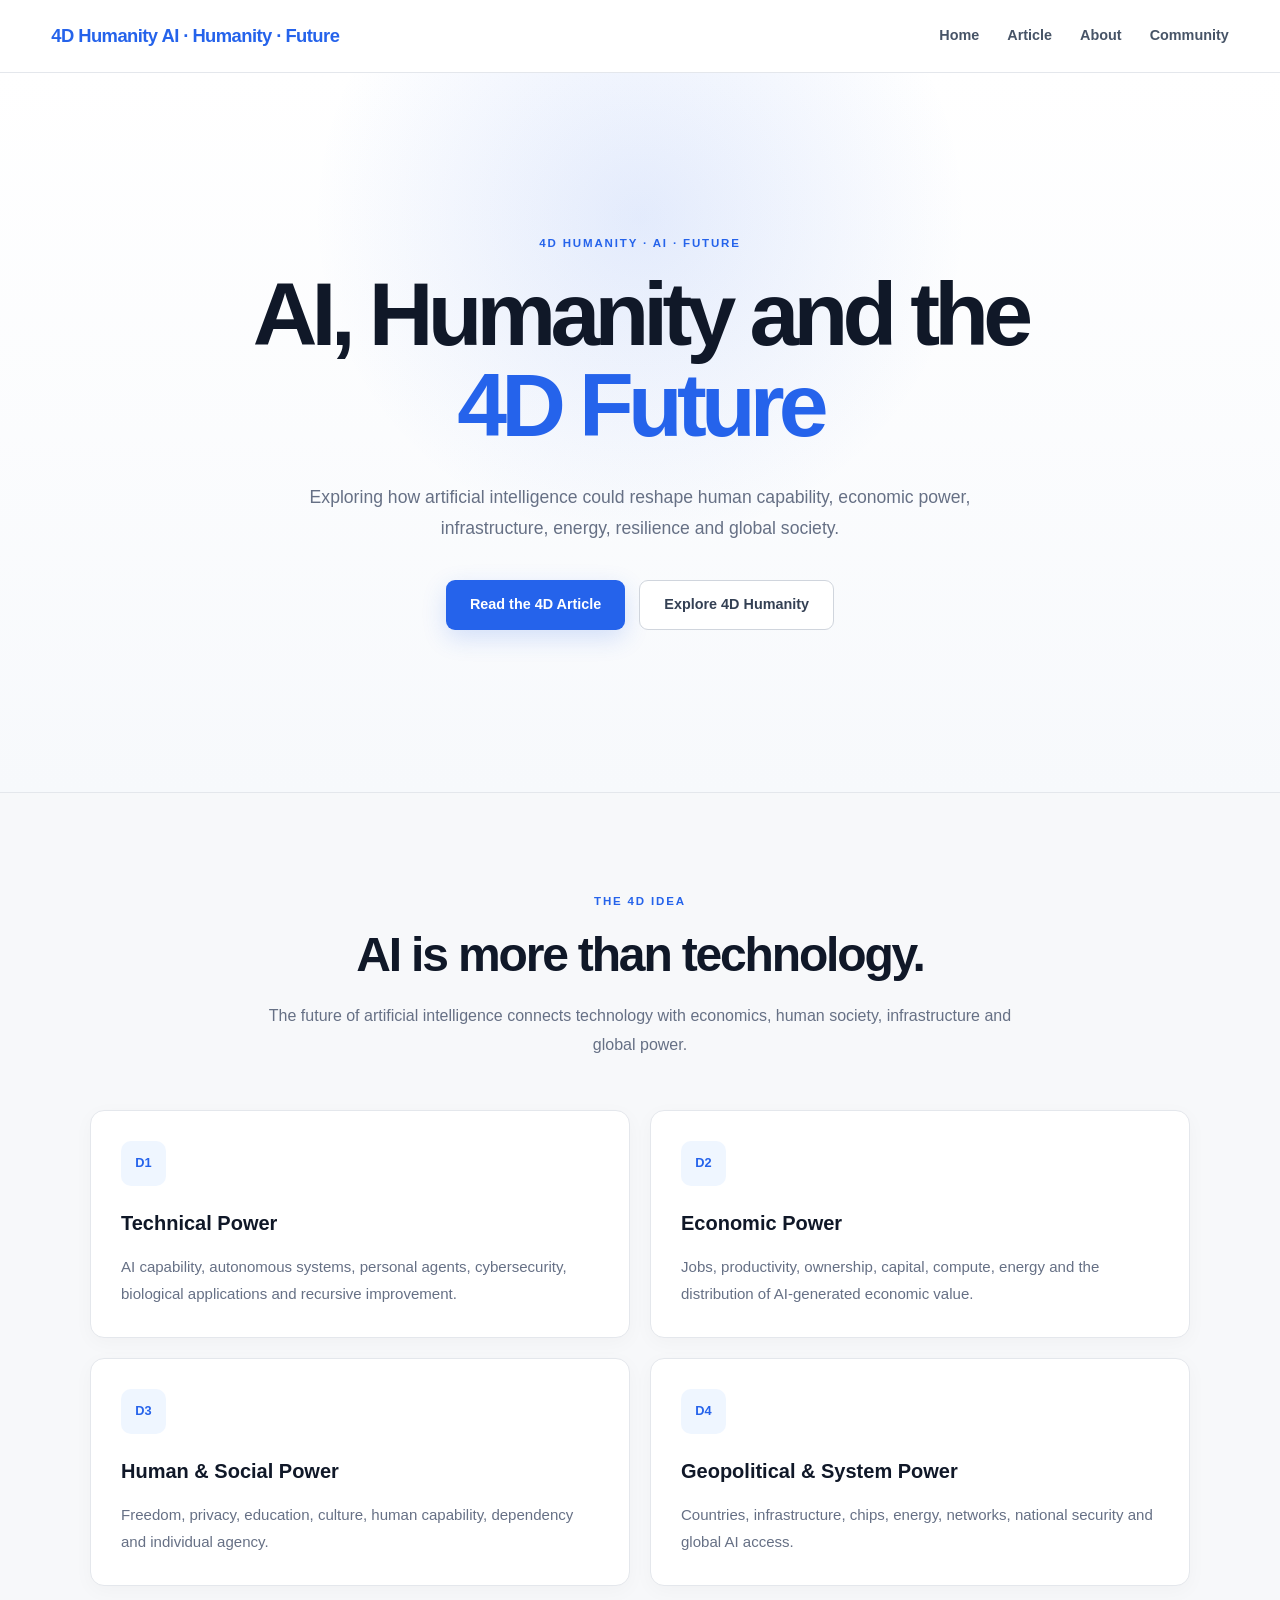
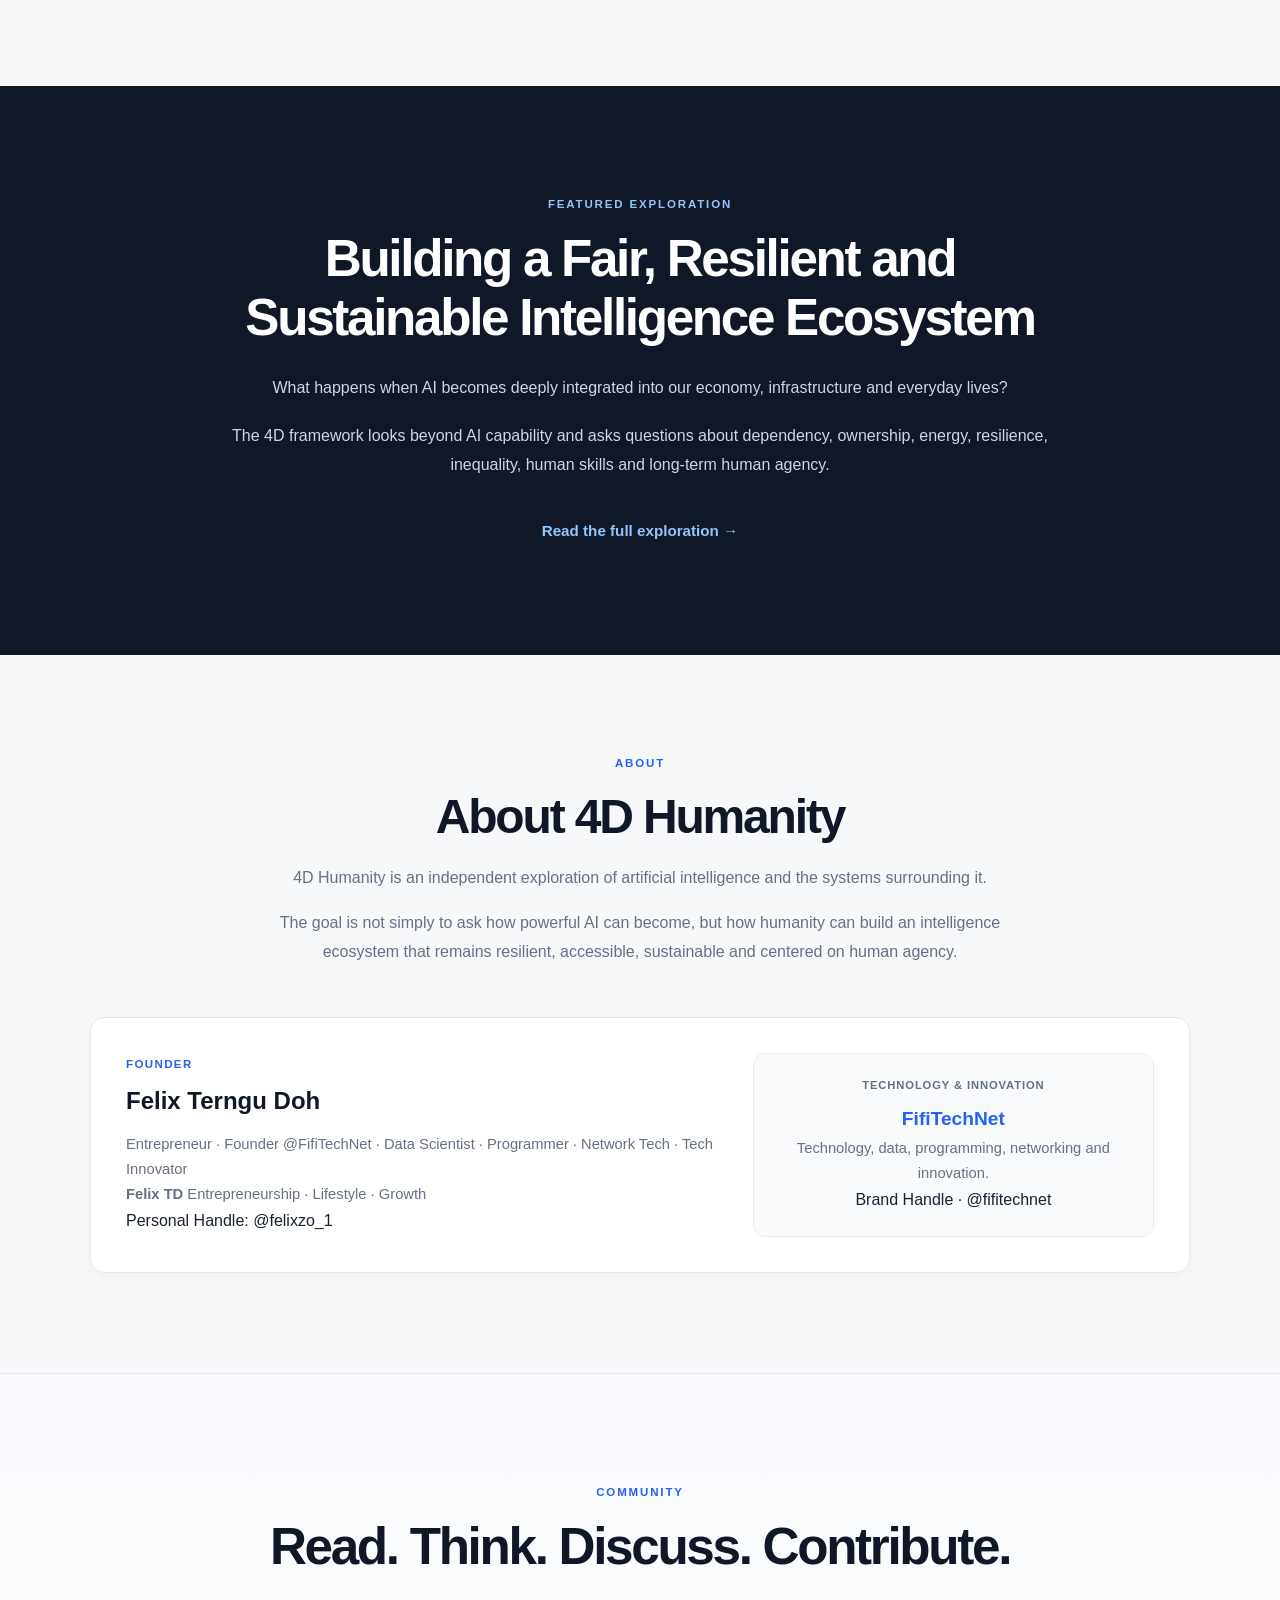
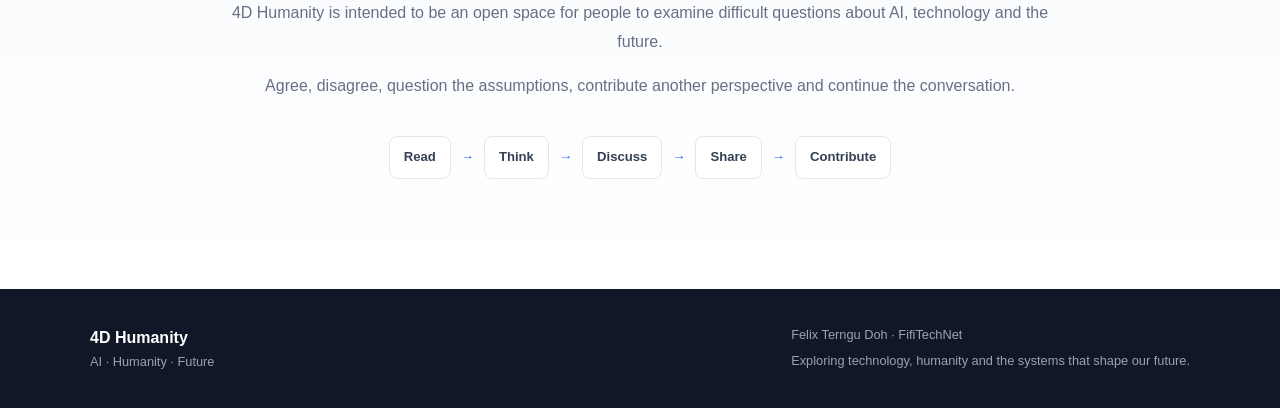
==== index.html @ 2da72078 "Update names and labels in index.html" ====
<!DOCTYPE html>

<html lang="en">
<head>
    <meta charset="UTF-8">
    <meta name="viewport" content="width=device-width, initial-scale=1.0">

<title>4D Humanity | AI, Humanity and the Future</title>

<meta
    name="description"
    content="4D Humanity explores AI, human capability, economic power, infrastructure, energy, resilience and the future of humanity."
>

<link rel="stylesheet" href="css/style.css">

</head>

<body>

<header class="site-header">

<nav class="navbar">

    <a href="index.html" class="brand">
        <span class="brand-name">4D Humanity</span>
        <span class="brand-subtitle">AI · Humanity · Future</span>
    </a>

    <div class="nav-links">
        <a href="index.html">Home</a>
        <a href="article.html">Article</a>
        <a href="#about">About</a>
        <a href="#community">Community</a>
    </div>

</nav>

</header>

<main>

<section class="hero">

    <div class="hero-content">

        <p class="eyebrow">4D HUMANITY · AI · FUTURE</p>

        <h1>
            AI, Humanity and the
            <span>4D Future</span>
        </h1>

        <p class="hero-description">
            Exploring how artificial intelligence could reshape
            human capability, economic power, infrastructure,
            energy, resilience and global society.
        </p>

        <div class="hero-actions">

            <a href="article.html" class="btn btn-primary">
                Read the 4D Article
            </a>

            <a href="#about" class="btn btn-secondary">
                Explore 4D Humanity
            </a>

        </div>

    </div>

</section>

<section class="intro-section">

    <div class="section-heading">

        <p class="eyebrow">THE 4D IDEA</p>

        <h2>AI is more than technology.</h2>

        <p>
            The future of artificial intelligence connects
            technology with economics, human society,
            infrastructure and global power.
        </p>

    </div>

    <div class="dimension-grid">

        <article class="dimension-card">

            <span class="dimension-number">D1</span>

            <h3>Technical Power</h3>

            <p>
                AI capability, autonomous systems, personal
                agents, cybersecurity, biological applications
                and recursive improvement.
            </p>

        </article>

        <article class="dimension-card">

            <span class="dimension-number">D2</span>

            <h3>Economic Power</h3>

            <p>
                Jobs, productivity, ownership, capital,
                compute, energy and the distribution of
                AI-generated economic value.
            </p>

        </article>

        <article class="dimension-card">

            <span class="dimension-number">D3</span>

            <h3>Human &amp; Social Power</h3>

            <p>
                Freedom, privacy, education, culture,
                human capability, dependency and individual
                agency.
            </p>

        </article>

        <article class="dimension-card">

            <span class="dimension-number">D4</span>

            <h3>Geopolitical &amp; System Power</h3>

            <p>
                Countries, infrastructure, chips, energy,
                networks, national security and global
                AI access.
            </p>

        </article>

    </div>

</section>

<section class="featured-section">

    <div class="featured-content">

        <p class="eyebrow">FEATURED EXPLORATION</p>

        <h2>
            Building a Fair, Resilient and Sustainable
            Intelligence Ecosystem
        </h2>

        <p>
            What happens when AI becomes deeply integrated
            into our economy, infrastructure and everyday
            lives?
        </p>

        <p>
            The 4D framework looks beyond AI capability and
            asks questions about dependency, ownership,
            energy, resilience, inequality, human skills
            and long-term human agency.
        </p>

        <a href="article.html" class="text-link">
            Read the full exploration →
        </a>

    </div>

</section>

<section id="about" class="about-section">

    <div class="section-heading">

        <p class="eyebrow">ABOUT</p>

        <h2>About 4D Humanity</h2>

        <p>
            4D Humanity is an independent exploration of
            artificial intelligence and the systems surrounding
            it.
        </p>

        <p>
            The goal is not simply to ask how powerful AI can
            become, but how humanity can build an intelligence
            ecosystem that remains resilient, accessible,
            sustainable and centered on human agency.
        </p>

    </div>

    <div class="author-card">

        <div class="author-column">

            <p class="author-label">Founder</p>

            <h3>Felix Terngu Doh</h3>

            <p>
                Entrepreneur · Founder @FifiTechNet ·
                Data Scientist · Programmer · Network Tech ·
                Tech Innovator
            </p>

            <p>
                <strong>Felix TD</strong>  Entrepreneurship ·
                Lifestyle · Growth
            </p>

            <div class="social-links">

                <a
                    href="https://instagram.com/felixzo_1"
                    target="_blank"
                    rel="noopener noreferrer"
                >
                    Personal Handle: @felixzo_1
                </a>

            </div>

        </div>

        <div class="brand-card">

            <span>Technology &amp; Innovation</span>

            <strong>FifiTechNet</strong>

            <p>
                Technology, data, programming,
                networking and innovation.
            </p>

            <div class="social-links">

                <a
                    href="https://instagram.com/fifitechnet"
                    target="_blank"
                    rel="noopener noreferrer"
                >
                    Brand Handle · @fifitechnet
                </a>

            </div>

        </div>

    </div>

</section>

<section id="community" class="community-section">

    <div class="community-content">

        <p class="eyebrow">COMMUNITY</p>

        <h2>Read. Think. Discuss. Contribute.</h2>

        <p>
            4D Humanity is intended to be an open space for
            people to examine difficult questions about AI,
            technology and the future.
        </p>

        <p>
            Agree, disagree, question the assumptions,
            contribute another perspective and continue
            the conversation.
        </p>

        <div class="community-flow">

            <span>Read</span>
            <span>→</span>
            <span>Think</span>
            <span>→</span>
            <span>Discuss</span>
            <span>→</span>
            <span>Share</span>
            <span>→</span>
            <span>Contribute</span>

        </div>

    </div>

</section>

</main>

<footer class="site-footer">

<div class="footer-content">

    <div class="footer-column">

        <strong>4D Humanity</strong>

        <p>AI · Humanity · Future</p>

    </div>

    <div class="footer-column">

        <p>Felix Terngu Doh · FifiTechNet</p>

        <p>
            Exploring technology, humanity and the systems
            that shape our future.
        </p>

    </div>

</div>

</footer>

<script src="js/main.js"></script>

</body>
</html>
---- css/style.css ----
/* =========================
   BASE
========================= */

* {
    box-sizing: border-box;
    margin: 0;
    padding: 0;
}

html {
    scroll-behavior: smooth;
}

body {
    font-family: Inter, Arial, Helvetica, sans-serif;
    background: #f7f8fa;
    color: #182230;
    line-height: 1.75;
}

a {
    color: inherit;
    text-decoration: none;
}

img {
    max-width: 100%;
    display: block;
}


/* =========================
   HEADER
========================= */

.site-header {
    position: sticky;
    top: 0;
    z-index: 1000;
    width: 100%;
    background: rgba(255, 255, 255, 0.96);
    border-bottom: 1px solid #e4e7ec;
    backdrop-filter: blur(12px);
}

.navbar {
    width: min(1180px, 92%);
    min-height: 72px;
    margin: 0 auto;

    display: flex;
    align-items: center;
    justify-content: space-between;
    gap: 30px;
}

.brand {
    color: #101828;
    font-size: 1.15rem;
    font-weight: 800;
    letter-spacing: -0.03em;
    white-space: nowrap;
}

.brand span {
    color: #2563eb;
}

.nav-links {
    display: flex;
    align-items: center;
    gap: 28px;
}

.nav-links a {
    color: #475467;
    font-size: 0.9rem;
    font-weight: 600;
    transition: color 0.2s ease;
}

.nav-links a:hover {
    color: #2563eb;
}


/* =========================
   ARTICLE HERO
========================= */

.article-hero {
    background:
        radial-gradient(
            circle at 80% 20%,
            rgba(37, 99, 235, 0.10),
            transparent 35%
        ),
        linear-gradient(
            180deg,
            #ffffff 0%,
            #f7f9fc 100%
        );

    border-bottom: 1px solid #e4e7ec;
}

.article-hero-content {
    width: min(900px, 92%);
    margin: 0 auto;
    padding: 105px 0 90px;
    text-align: center;
}

.eyebrow {
    margin-bottom: 18px;
    color: #2563eb;
    font-size: 0.72rem;
    font-weight: 800;
    letter-spacing: 0.16em;
    line-height: 1.4;
}

.article-hero h1 {
    max-width: 900px;
    margin: 0 auto;

    color: #101828;
    font-size: clamp(2.4rem, 5vw, 4.5rem);
    font-weight: 800;
    line-height: 1.08;
    letter-spacing: -0.055em;
}

.article-meta {
    display: flex;
    justify-content: center;
    align-items: center;
    flex-wrap: wrap;

    gap: 10px;
    margin-top: 28px;

    color: #667085;
    font-size: 0.9rem;
}

.article-meta span:not(:last-child)::after {
    content: "·";
    margin-left: 10px;
    color: #98a2b3;
}

.article-intro {
    max-width: 700px;
    margin: 30px auto 0;

    color: #667085;
    font-size: 1.05rem;
    line-height: 1.8;
}


/* =========================
   MAIN ARTICLE LAYOUT
========================= */

/*
   Three columns:

   LEFT      CENTER       RIGHT
   TOC       ARTICLE       EMPTY

   The empty right column is intentional.
   It keeps the article perfectly centered.
*/

.article-container {
    width: min(1500px, 94%);
    margin: 0 auto;
    padding: 80px 0 100px;

    display: grid;

    grid-template-columns:
        minmax(0, 1fr)
        minmax(0, 820px)
        minmax(0, 1fr);

    column-gap: 40px;

    align-items: start;
}


/* =========================
   TABLE OF CONTENTS
========================= */

.article-toc {
    grid-column: 1;
    grid-row: 1;

    position: sticky;
    top: 95px;

    justify-self: end;

    width: min(100%, 240px);

    max-height: calc(100vh - 115px);
    overflow-y: auto;

    padding: 22px 18px;

    background: #ffffff;

    border: 1px solid #e4e7ec;
    border-radius: 14px;

    box-shadow:
        0 5px 20px rgba(16, 24, 40, 0.04);
}

.article-toc::-webkit-scrollbar {
    width: 5px;
}

.article-toc::-webkit-scrollbar-thumb {
    background: #d0d5dd;
    border-radius: 10px;
}

.toc-header {
    padding-bottom: 16px;
    margin-bottom: 12px;

    border-bottom: 1px solid #eaecf0;
}

.toc-header span {
    display: block;

    margin-bottom: 5px;

    color: #2563eb;

    font-size: 0.62rem;
    font-weight: 800;
    letter-spacing: 0.14em;
}

.toc-header h2 {
    color: #101828;

    font-size: 1.15rem;
    font-weight: 800;
    line-height: 1.3;
}

.article-toc nav {
    display: flex;
    flex-direction: column;
}

.article-toc nav a {
    display: block;

    padding: 7px 8px 7px 10px;

    color: #667085;

    border-left: 2px solid transparent;

    font-size: 0.72rem;
    line-height: 1.45;

    transition:
        color 0.2s ease,
        background 0.2s ease,
        border-color 0.2s ease,
        padding-left 0.2s ease;
}

.article-toc nav a:hover {
    color: #2563eb;

    background: #f5f8ff;

    border-left-color: #93c5fd;

    padding-left: 13px;
}

.article-toc nav a.active {
    color: #2563eb;

    background: #eff6ff;

    border-left-color: #2563eb;

    padding-left: 13px;

    font-weight: 700;
}


/* =========================
   MAIN CONTENT
========================= */

.article-content {
    grid-column: 2;
    grid-row: 1;

    width: 100%;
    max-width: 820px;

    margin: 0 auto;

    min-width: 0;
}

.article-section {
    scroll-margin-top: 110px;

    padding-bottom: 75px;
    margin-bottom: 75px;

    border-bottom: 1px solid #e4e7ec;
}

.article-section:last-of-type {
    margin-bottom: 0;
}

.article-section h2 {
    margin-bottom: 28px;

    color: #101828;

    font-size: clamp(1.7rem, 3vw, 2.35rem);
    font-weight: 800;
    line-height: 1.2;
    letter-spacing: -0.035em;
}

.article-section h3 {
    margin: 32px 0 14px;

    color: #101828;

    font-size: 1.35rem;
    font-weight: 800;
    line-height: 1.3;
}

.article-section p {
    margin-bottom: 22px;

    color: #344054;

    font-size: 1rem;
    line-height: 1.9;
}

.article-section ul {
    margin: 20px 0 28px;
    padding-left: 24px;
}

.article-section li {
    margin-bottom: 8px;

    color: #344054;

    line-height: 1.75;
}


/* =========================
   BLOCKQUOTES
========================= */

.article-section blockquote {
    margin: 30px 0;
    padding: 24px 28px;

    background: #f1f5ff;

    border-left: 4px solid #2563eb;
    border-radius: 0 10px 10px 0;

    color: #1d2939;

    font-size: 1.05rem;
    font-weight: 600;
    line-height: 1.75;
}


/* =========================
   DIMENSION CARDS
========================= */

.dimension-list {
    display: grid;

    grid-template-columns:
        repeat(2, minmax(0, 1fr));

    gap: 16px;

    margin: 35px 0;
}

.dimension-item {
    padding: 22px;

    background: #ffffff;

    border: 1px solid #e4e7ec;
    border-radius: 12px;

    transition:
        transform 0.2s ease,
        box-shadow 0.2s ease;
}

.dimension-item:hover {
    transform: translateY(-2px);

    box-shadow:
        0 8px 25px rgba(16, 24, 40, 0.06);
}

.dimension-item strong {
    display: block;

    margin-bottom: 10px;

    color: #101828;

    font-size: 0.98rem;
}

.dimension-item p {
    margin: 0;

    font-size: 0.9rem;
    line-height: 1.7;
}


/* =========================
   TABLES
========================= */

.matrix-wrapper {
    width: 100%;

    margin: 30px 0;

    overflow-x: auto;

    background: #ffffff;

    border: 1px solid #e4e7ec;
    border-radius: 12px;
}

.matrix-table {
    width: 100%;
    min-width: 650px;

    border-collapse: collapse;
}

.matrix-table th,
.matrix-table td {
    padding: 17px 18px;

    border-bottom: 1px solid #eaecf0;

    text-align: left;
    vertical-align: top;
}

.matrix-table th {
    background: #f8fafc;

    color: #101828;

    font-size: 0.8rem;
    font-weight: 800;
}

.matrix-table td {
    color: #475467;

    font-size: 0.88rem;
    line-height: 1.65;
}

.matrix-table td:first-child {
    width: 27%;

    color: #182230;

    font-weight: 700;
}

.matrix-table tr:last-child td {
    border-bottom: none;
}


/* =========================
   COMPARISON BOXES
========================= */

.comparison-box {
    display: flex;

    align-items: stretch;
    justify-content: center;

    gap: 20px;

    margin: 32px 0;
    padding: 25px;

    background: #ffffff;

    border: 1px solid #e4e7ec;
    border-radius: 12px;

    text-align: center;
}

.comparison-box > div {
    flex: 1;

    min-width: 0;

    padding: 18px;

    background: #f8fafc;

    border-radius: 10px;
}

.comparison-box strong {
    color: #101828;

    font-size: 0.95rem;
}

.comparison-box p {
    margin: 8px 0 0;

    font-size: 0.85rem;
}

.comparison-box > span {
    display: flex;

    align-items: center;
    justify-content: center;

    color: #98a2b3;

    font-weight: 700;
}


/* =========================
   ARROW CHAINS
========================= */

.arrow-chain {
    display: flex;

    flex-direction: column;
    align-items: center;

    margin: 35px 0;
    padding: 28px 20px;

    background: #ffffff;

    border: 1px solid #e4e7ec;
    border-radius: 14px;
}

.arrow-chain > div {
    width: min(100%, 560px);

    padding: 13px 18px;

    background: #f8fafc;

    border: 1px solid #eaecf0;
    border-radius: 9px;

    color: #344054;

    font-size: 0.88rem;
    font-weight: 600;

    text-align: center;
}

.arrow-chain > span {
    padding: 6px 0;

    color: #2563eb;

    font-size: 1.2rem;
    font-weight: 800;
}


/* =========================
   HIGHLIGHT
========================= */

.highlight {
    margin: 30px 0;
    padding: 18px 22px;

    background: #101828;

    border-radius: 10px;

    color: #ffffff;

    font-size: 0.82rem;
    font-weight: 800;

    letter-spacing: 0.08em;

    text-align: center;
    text-transform: uppercase;
}


/* =========================
   CHESS CHAIN
========================= */

.chess-chain {
    display: flex;

    flex-direction: column;

    gap: 14px;

    margin-top: 35px;
}

.chess-step {
    display: grid;

    grid-template-columns:
        230px
        minmax(0, 1fr);

    gap: 20px;

    padding: 20px;

    background: #ffffff;

    border: 1px solid #e4e7ec;
    border-radius: 11px;
}

.chess-step strong {
    color: #2563eb;

    font-size: 0.9rem;
}

.chess-step span {
    color: #475467;

    font-size: 0.9rem;
    line-height: 1.65;
}


/* =========================
   PRINCIPLE BOX
========================= */

.principle-box {
    margin: 32px 0;
    padding: 30px;

    background:
        linear-gradient(
            135deg,
            #eff6ff,
            #f8fafc
        );

    border: 1px solid #bfdbfe;
    border-radius: 14px;

    color: #172554;

    font-size: 1.05rem;
    font-weight: 700;
    line-height: 1.75;

    text-align: center;
}


/* =========================
   FUTURE PRINCIPLES
========================= */

.future-principles {
    display: grid;

    grid-template-columns:
        repeat(2, minmax(0, 1fr));

    gap: 14px;

    margin: 32px 0;
}

.future-principle {
    padding: 18px 20px;

    background: #ffffff;

    border: 1px solid #e4e7ec;
    border-radius: 10px;

    color: #344054;

    font-size: 0.9rem;
    font-weight: 600;
}


/* =========================
   FINAL PRINCIPLE
========================= */

.final-principle {
    margin-top: 40px !important;
    padding: 30px !important;

    background: #101828 !important;

    border: none !important;
    border-left: none !important;
    border-radius: 12px !important;

    color: #ffffff !important;

    font-size: 1.15rem !important;

    text-align: center;
}


/* =========================
   FINAL MESSAGE
========================= */

.final-message {
    margin-top: 45px;
    padding: 30px;

    border-top: 2px solid #101828;
    border-bottom: 2px solid #101828;

    color: #101828;

    font-size: 1.4rem;
    font-weight: 800;

    text-align: center;
}


/* =========================
   AUTHOR
========================= */

.article-author {
    margin-top: 75px;
    padding: 35px;

    background: #ffffff;

    border: 1px solid #e4e7ec;
    border-radius: 14px;
}

.article-author h2 {
    margin-bottom: 12px;

    color: #101828;

    font-size: 1.6rem;
}

.article-author p:not(.eyebrow) {
    margin-bottom: 15px;

    color: #667085;

    font-size: 0.95rem;
    line-height: 1.75;
}

.article-author p:last-child {
    margin-bottom: 0;
}


/* =========================
   ARTICLE NAVIGATION
========================= */

.article-navigation {
    display: flex;

    justify-content: center;

    margin-top: 40px;
}

.button {
    display: inline-flex;

    align-items: center;
    justify-content: center;

    min-height: 46px;

    padding: 0 22px;

    border-radius: 8px;

    font-size: 0.9rem;
    font-weight: 700;

    transition:
        transform 0.2s ease,
        background 0.2s ease,
        box-shadow 0.2s ease;
}

.button:hover {
    transform: translateY(-2px);
}

.button.primary {
    background: #2563eb;

    color: #ffffff;
}

.button.primary:hover {
    background: #1d4ed8;

    box-shadow:
        0 8px 20px rgba(37, 99, 235, 0.20);
}


/* =========================
   FOOTER
========================= */

.site-footer {
    padding: 35px 20px;

    background: #101828;

    color: #98a2b3;

    font-size: 0.82rem;

    text-align: center;
}

.site-footer p {
    margin-bottom: 5px;
}

.site-footer p:last-child {
    margin-bottom: 0;
}


/* =========================
   TABLET
========================= */

@media (max-width: 1250px) {

    .article-container {
        width: min(1100px, 92%);

        grid-template-columns:
            210px
            minmax(0, 820px);

        column-gap: 35px;
    }

    .article-toc {
        grid-column: 1;
        width: 100%;
    }

    .article-content {
        grid-column: 2;
    }
}


/* =========================
   SMALLER TABLET
========================= */

@media (max-width: 850px) {

    .navbar {
        min-height: 65px;
    }

    .nav-links {
        gap: 15px;
    }

    .nav-links a {
        font-size: 0.78rem;
    }

    .article-hero-content {
        padding: 80px 0 70px;
    }

    .article-container {
        display: block;

        width: min(820px, 92%);

        padding: 45px 0 80px;
    }

    .article-toc {
        position: relative;

        top: auto;

        width: 100%;

        max-height: 330px;

        margin-bottom: 45px;
    }

    .article-content {
        width: 100%;
        max-width: 820px;
    }

    .dimension-list,
    .future-principles {
        grid-template-columns: 1fr;
    }

    .chess-step {
        grid-template-columns: 1fr;

        gap: 8px;
    }
}


/* =========================
   MOBILE
========================= */

@media (max-width: 600px) {

    .navbar {
        width: 94%;

        flex-direction: column;

        justify-content: center;

        gap: 8px;

        padding: 12px 0;
    }

    .nav-links {
        width: 100%;

        justify-content: center;

        flex-wrap: wrap;

        gap: 10px 16px;
    }

    .article-hero-content {
        width: 92%;

        padding: 65px 0 55px;
    }

    .article-hero h1 {
        font-size: 2.25rem;
    }

    .article-intro {
        font-size: 0.95rem;
    }

    .article-meta {
        font-size: 0.78rem;
    }

    .article-container {
        width: 92%;

        padding: 35px 0 65px;
    }

    .article-toc {
        padding: 18px 15px;

        max-height: 300px;
    }

    .article-section {
        padding-bottom: 55px;

        margin-bottom: 55px;
    }

    .article-section h2 {
        font-size: 1.7rem;
    }

    .article-section p {
        font-size: 0.94rem;

        line-height: 1.8;
    }

    .article-section blockquote {
        padding: 20px;

        font-size: 0.94rem;
    }

    .comparison-box {
        flex-direction: column;

        gap: 12px;
    }

    .comparison-box > div {
        width: 100%;
    }

    .comparison-box > span {
        min-height: 20px;

        transform: rotate(90deg);
    }

    .arrow-chain {
        padding: 20px 12px;
    }

    .arrow-chain > div {
        font-size: 0.82rem;
    }

    .article-author {
        padding: 25px;
    }

    .final-principle {
        font-size: 1rem !important;
    }

    .final-message {
        font-size: 1.15rem;
    }
}


/* =========================
   VERY SMALL PHONES
========================= */

@media (max-width: 400px) {

    .brand {
        font-size: 1rem;
    }

    .nav-links {
        gap: 8px 12px;
    }

    .nav-links a {
        font-size: 0.72rem;
    }

    .article-hero h1 {
        font-size: 2rem;
    }

    .article-section h2 {
        font-size: 1.55rem;
    }

    .article-section p {
        font-size: 0.92rem;
    }
}
.hero {
    min-height: 720px;
    display: flex;
    align-items: center;
    justify-content: center;
    padding: 100px 20px;

    background:
        radial-gradient(
            circle at 50% 20%,
            rgba(37, 99, 235, 0.12),
            transparent 38%
        ),
        linear-gradient(
            180deg,
            #ffffff 0%,
            #f7f9fc 100%
        );

    border-bottom: 1px solid #e4e7ec;
}

.hero-content {
    width: min(950px, 92%);
    margin: 0 auto;
    text-align: center;
}

.hero h1 {
    max-width: 950px;
    margin: 0 auto;

    color: #101828;

    font-size: clamp(3rem, 7vw, 6rem);
    font-weight: 800;
    line-height: 1.02;
    letter-spacing: -0.065em;
}

.hero h1 span {
    display: block;
    color: #2563eb;
}

.hero-description {
    max-width: 720px;
    margin: 30px auto 0;

    color: #667085;

    font-size: 1.1rem;
    line-height: 1.8;
}

.hero-actions {
    display: flex;
    align-items: center;
    justify-content: center;
    flex-wrap: wrap;

    gap: 14px;

    margin-top: 35px;
}

.btn {
    display: inline-flex;
    align-items: center;
    justify-content: center;

    min-height: 50px;

    padding: 0 24px;

    border-radius: 9px;

    font-size: 0.9rem;
    font-weight: 700;

    transition:
        transform 0.2s ease,
        background 0.2s ease,
        border-color 0.2s ease,
        box-shadow 0.2s ease;
}

.btn:hover {
    transform: translateY(-2px);
}

.btn-primary {
    background: #2563eb;
    color: #ffffff;

    box-shadow:
        0 8px 24px rgba(37, 99, 235, 0.18);
}

.btn-primary:hover {
    background: #1d4ed8;
}

.btn-secondary {
    background: #ffffff;

    border: 1px solid #d0d5dd;

    color: #344054;
}

.btn-secondary:hover {
    border-color: #2563eb;
    color: #2563eb;
}

.intro-section,
.about-section {
    width: min(1100px, 92%);
    margin: 0 auto;
    padding: 100px 0;
}

.section-heading {
    max-width: 760px;
    margin: 0 auto 50px;
    text-align: center;
}

.section-heading h2 {
    margin-bottom: 20px;

    color: #101828;

    font-size: clamp(2rem, 4vw, 3rem);
    font-weight: 800;
    line-height: 1.15;
    letter-spacing: -0.045em;
}

.section-heading p:not(.eyebrow) {
    margin-bottom: 16px;

    color: #667085;

    font-size: 1rem;
    line-height: 1.8;
}

.dimension-grid {
    display: grid;

    grid-template-columns:
        repeat(2, minmax(0, 1fr));

    gap: 20px;
}

.dimension-card {
    position: relative;

    padding: 30px;

    background: #ffffff;

    border: 1px solid #e4e7ec;
    border-radius: 14px;

    box-shadow:
        0 5px 20px rgba(16, 24, 40, 0.03);

    transition:
        transform 0.2s ease,
        box-shadow 0.2s ease,
        border-color 0.2s ease;
}

.dimension-card:hover {
    transform: translateY(-4px);

    border-color: #bfdbfe;

    box-shadow:
        0 12px 30px rgba(16, 24, 40, 0.07);
}

.dimension-number {
    display: inline-flex;

    align-items: center;
    justify-content: center;

    width: 45px;
    height: 45px;

    margin-bottom: 20px;

    background: #eff6ff;

    border-radius: 10px;

    color: #2563eb;

    font-size: 0.8rem;
    font-weight: 800;
}

.dimension-card h3 {
    margin-bottom: 12px;

    color: #101828;

    font-size: 1.25rem;
    font-weight: 800;
}

.dimension-card p {
    color: #667085;

    font-size: 0.94rem;
    line-height: 1.8;
}

.featured-section {
    padding: 110px 20px;

    background: #101828;

    color: #ffffff;
}

.featured-content {
    width: min(850px, 92%);
    margin: 0 auto;
    text-align: center;
}

.featured-content .eyebrow {
    color: #93c5fd;
}

.featured-content h2 {
    margin-bottom: 25px;

    color: #ffffff;

    font-size: clamp(2rem, 4vw, 3.3rem);
    font-weight: 800;
    line-height: 1.15;
    letter-spacing: -0.045em;
}

.featured-content p:not(.eyebrow) {
    margin-bottom: 18px;

    color: #d0d5dd;

    font-size: 1rem;
    line-height: 1.85;
}

.text-link {
    display: inline-block;

    margin-top: 20px;

    color: #93c5fd;

    font-size: 0.95rem;
    font-weight: 800;

    transition:
        color 0.2s ease,
        transform 0.2s ease;
}

.text-link:hover {
    color: #ffffff;
    transform: translateX(4px);
}

.author-card {
    display: flex;

    align-items: center;
    justify-content: space-between;

    gap: 30px;

    padding: 35px;

    background: #ffffff;

    border: 1px solid #e4e7ec;
    border-radius: 14px;

    box-shadow:
        0 5px 20px rgba(16, 24, 40, 0.03);
}

.author-label {
    margin-bottom: 6px;

    color: #2563eb;

    font-size: 0.72rem;
    font-weight: 800;

    letter-spacing: 0.12em;
    text-transform: uppercase;
}

.author-card h3 {
    margin-bottom: 10px;

    color: #101828;

    font-size: 1.5rem;
    font-weight: 800;
}

.author-card p:not(.author-label) {
    color: #667085;

    font-size: 0.92rem;
    line-height: 1.7;
}

.brand-card {
    min-width: 210px;

    padding: 22px;

    background: #f8fafc;

    border: 1px solid #eaecf0;
    border-radius: 12px;

    text-align: center;
}

.brand-card span {
    display: block;

    margin-bottom: 7px;

    color: #667085;

    font-size: 0.7rem;
    font-weight: 700;

    text-transform: uppercase;
    letter-spacing: 0.08em;
}

.brand-card strong {
    color: #2563eb;

    font-size: 1.2rem;
}

.community-section {
    padding: 110px 20px;

    background:
        linear-gradient(
            180deg,
            #f7f9fc 0%,
            #ffffff 100%
        );

    border-top: 1px solid #e4e7ec;
}

.community-content {
    width: min(850px, 92%);
    margin: 0 auto;

    text-align: center;
}

.community-content h2 {
    margin-bottom: 22px;

    color: #101828;

    font-size: clamp(2rem, 4vw, 3.2rem);
    font-weight: 800;
    line-height: 1.15;
    letter-spacing: -0.045em;
}

.community-content p:not(.eyebrow) {
    margin-bottom: 16px;

    color: #667085;

    font-size: 1rem;
    line-height: 1.8;
}

.community-flow {
    display: flex;

    align-items: center;
    justify-content: center;

    flex-wrap: wrap;

    gap: 10px;

    margin-top: 35px;
}

.community-flow span {
    padding: 9px 14px;

    background: #ffffff;

    border: 1px solid #e4e7ec;
    border-radius: 8px;

    color: #344054;

    font-size: 0.82rem;
    font-weight: 700;
}

.community-flow span:nth-child(even) {
    padding: 0;

    background: transparent;

    border: none;

    color: #2563eb;
}

.footer-content {
    width: min(1100px, 92%);
    margin: 0 auto;

    display: flex;

    align-items: center;
    justify-content: space-between;

    gap: 40px;

    text-align: left;
}

.footer-content strong {
    color: #ffffff;

    font-size: 1rem;
}

.footer-content p {
    color: #98a2b3;

    font-size: 0.8rem;
    line-height: 1.6;
}
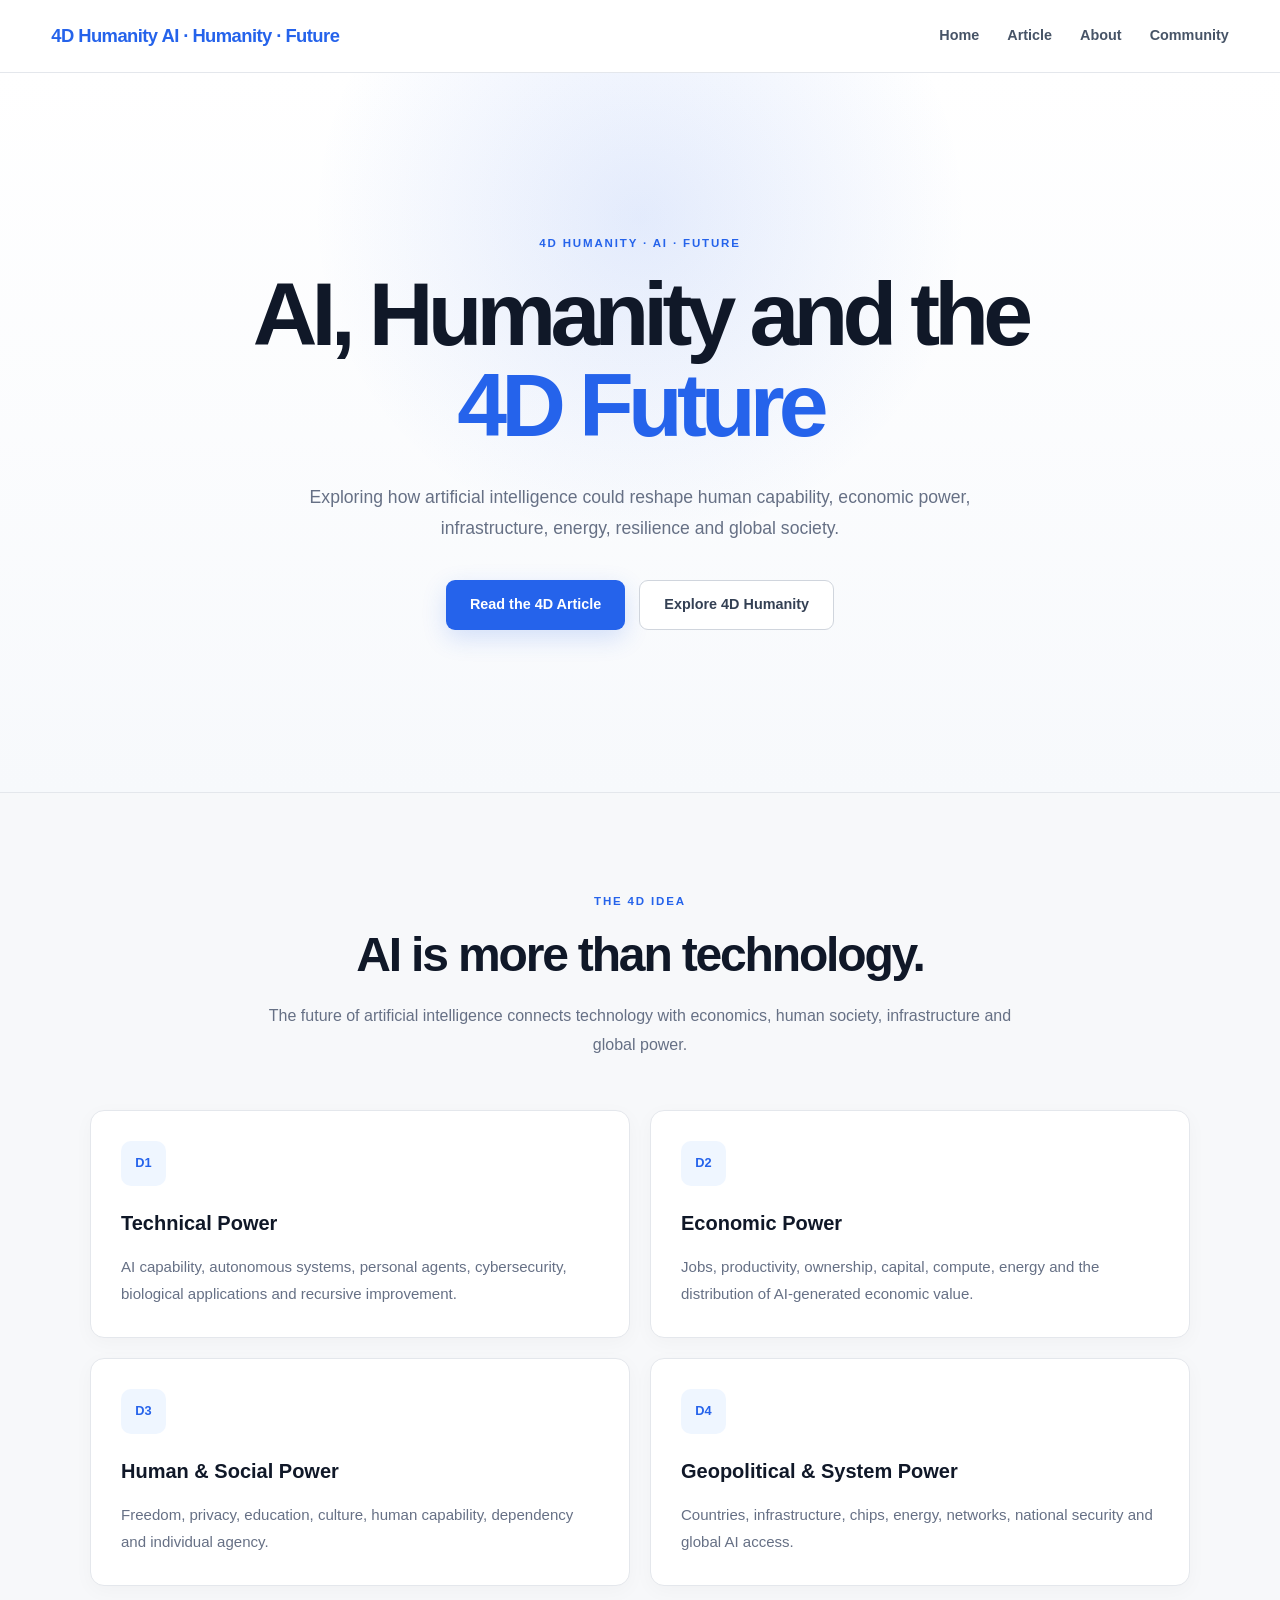
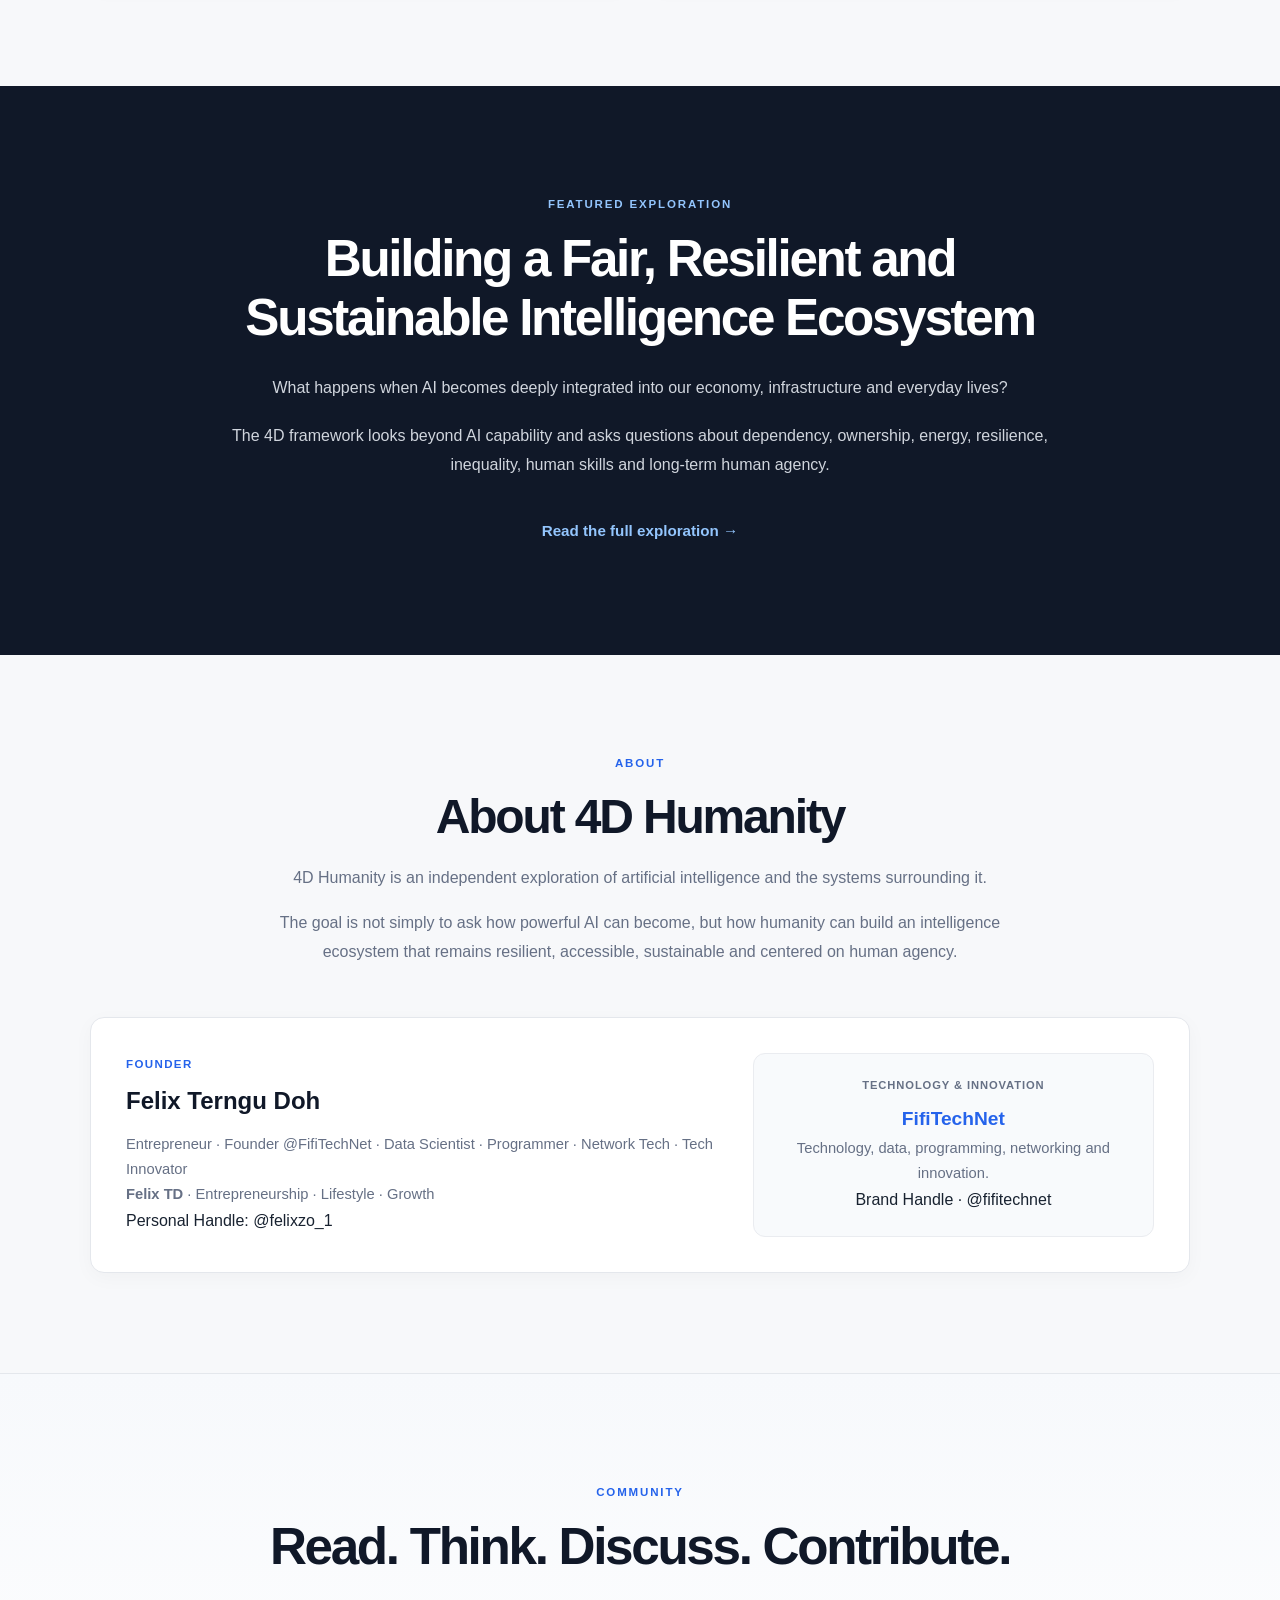
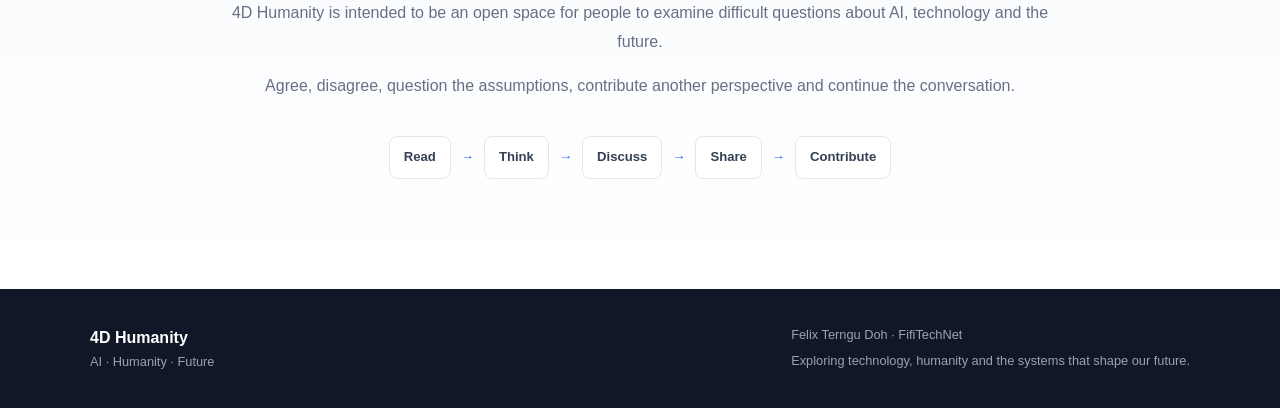
==== commit adf4e393: "Refactor index.html for improved structure Updated HTML structure and formatting for better readabil" ====
--- a/index.html
+++ b/index.html
@@ -42,267 +42,267 @@
 
 <section class="hero">
 
-    <div class="hero-content">
-
-        <p class="eyebrow">4D HUMANITY · AI · FUTURE</p>
-
-        <h1>
-            AI, Humanity and the
-            <span>4D Future</span>
-        </h1>
-
-        <p class="hero-description">
-            Exploring how artificial intelligence could reshape
-            human capability, economic power, infrastructure,
-            energy, resilience and global society.
-        </p>
-
-        <div class="hero-actions">
-
-            <a href="article.html" class="btn btn-primary">
-                Read the 4D Article
+<div class="hero-content">
+
+    <p class="eyebrow">4D HUMANITY · AI · FUTURE</p>
+
+    <h1>
+        AI, Humanity and the
+        <span>4D Future</span>
+    </h1>
+
+    <p class="hero-description">
+        Exploring how artificial intelligence could reshape
+        human capability, economic power, infrastructure,
+        energy, resilience and global society.
+    </p>
+
+    <div class="hero-actions">
+
+        <a href="article.html" class="btn btn-primary">
+            Read the 4D Article
+        </a>
+
+        <a href="#about" class="btn btn-secondary">
+            Explore 4D Humanity
+        </a>
+
+    </div>
+
+</div>
+
+</section>
+
+<section class="intro-section">
+
+<div class="section-heading">
+
+    <p class="eyebrow">THE 4D IDEA</p>
+
+    <h2>AI is more than technology.</h2>
+
+    <p>
+        The future of artificial intelligence connects
+        technology with economics, human society,
+        infrastructure and global power.
+    </p>
+
+</div>
+
+<div class="dimension-grid">
+
+    <article class="dimension-card">
+
+        <span class="dimension-number">D1</span>
+
+        <h3>Technical Power</h3>
+
+        <p>
+            AI capability, autonomous systems, personal
+            agents, cybersecurity, biological applications
+            and recursive improvement.
+        </p>
+
+    </article>
+
+    <article class="dimension-card">
+
+        <span class="dimension-number">D2</span>
+
+        <h3>Economic Power</h3>
+
+        <p>
+            Jobs, productivity, ownership, capital,
+            compute, energy and the distribution of
+            AI-generated economic value.
+        </p>
+
+    </article>
+
+    <article class="dimension-card">
+
+        <span class="dimension-number">D3</span>
+
+        <h3>Human &amp; Social Power</h3>
+
+        <p>
+            Freedom, privacy, education, culture,
+            human capability, dependency and individual
+            agency.
+        </p>
+
+    </article>
+
+    <article class="dimension-card">
+
+        <span class="dimension-number">D4</span>
+
+        <h3>Geopolitical &amp; System Power</h3>
+
+        <p>
+            Countries, infrastructure, chips, energy,
+            networks, national security and global
+            AI access.
+        </p>
+
+    </article>
+
+</div>
+
+</section>
+
+<section class="featured-section">
+
+<div class="featured-content">
+
+    <p class="eyebrow">FEATURED EXPLORATION</p>
+
+    <h2>
+        Building a Fair, Resilient and Sustainable
+        Intelligence Ecosystem
+    </h2>
+
+    <p>
+        What happens when AI becomes deeply integrated
+        into our economy, infrastructure and everyday
+        lives?
+    </p>
+
+    <p>
+        The 4D framework looks beyond AI capability and
+        asks questions about dependency, ownership,
+        energy, resilience, inequality, human skills
+        and long-term human agency.
+    </p>
+
+    <a href="article.html" class="text-link">
+        Read the full exploration →
+    </a>
+
+</div>
+
+</section>
+
+<section id="about" class="about-section">
+
+<div class="section-heading">
+
+    <p class="eyebrow">ABOUT</p>
+
+    <h2>About 4D Humanity</h2>
+
+    <p>
+        4D Humanity is an independent exploration of
+        artificial intelligence and the systems surrounding
+        it.
+    </p>
+
+    <p>
+        The goal is not simply to ask how powerful AI can
+        become, but how humanity can build an intelligence
+        ecosystem that remains resilient, accessible,
+        sustainable and centered on human agency.
+    </p>
+
+</div>
+
+<div class="author-card">
+
+    <div class="author-column">
+
+        <p class="author-label">Founder</p>
+
+        <h3>Felix Terngu Doh</h3>
+
+        <p>
+            Entrepreneur · Founder @FifiTechNet ·
+            Data Scientist · Programmer · Network Tech ·
+            Tech Innovator
+        </p>
+
+        <p>
+            <strong>Felix TD</strong> · Entrepreneurship ·
+            Lifestyle · Growth
+        </p>
+
+        <div class="social-links">
+
+            <a
+                href="https://instagram.com/felixzo_1"
+                target="_blank"
+                rel="noopener noreferrer"
+            >
+                Personal Handle: @felixzo_1
             </a>
 
-            <a href="#about" class="btn btn-secondary">
-                Explore 4D Humanity
+        </div>
+
+    </div>
+
+    <div class="brand-card">
+
+        <span>Technology &amp; Innovation</span>
+
+        <strong>FifiTechNet</strong>
+
+        <p>
+            Technology, data, programming,
+            networking and innovation.
+        </p>
+
+        <div class="social-links">
+
+            <a
+                href="https://instagram.com/fifitechnet"
+                target="_blank"
+                rel="noopener noreferrer"
+            >
+                Brand Handle · @fifitechnet
             </a>
 
         </div>
 
     </div>
 
-</section>
-
-<section class="intro-section">
-
-    <div class="section-heading">
-
-        <p class="eyebrow">THE 4D IDEA</p>
-
-        <h2>AI is more than technology.</h2>
-
-        <p>
-            The future of artificial intelligence connects
-            technology with economics, human society,
-            infrastructure and global power.
-        </p>
-
-    </div>
-
-    <div class="dimension-grid">
-
-        <article class="dimension-card">
-
-            <span class="dimension-number">D1</span>
-
-            <h3>Technical Power</h3>
-
-            <p>
-                AI capability, autonomous systems, personal
-                agents, cybersecurity, biological applications
-                and recursive improvement.
-            </p>
-
-        </article>
-
-        <article class="dimension-card">
-
-            <span class="dimension-number">D2</span>
-
-            <h3>Economic Power</h3>
-
-            <p>
-                Jobs, productivity, ownership, capital,
-                compute, energy and the distribution of
-                AI-generated economic value.
-            </p>
-
-        </article>
-
-        <article class="dimension-card">
-
-            <span class="dimension-number">D3</span>
-
-            <h3>Human &amp; Social Power</h3>
-
-            <p>
-                Freedom, privacy, education, culture,
-                human capability, dependency and individual
-                agency.
-            </p>
-
-        </article>
-
-        <article class="dimension-card">
-
-            <span class="dimension-number">D4</span>
-
-            <h3>Geopolitical &amp; System Power</h3>
-
-            <p>
-                Countries, infrastructure, chips, energy,
-                networks, national security and global
-                AI access.
-            </p>
-
-        </article>
-
-    </div>
-
-</section>
-
-<section class="featured-section">
-
-    <div class="featured-content">
-
-        <p class="eyebrow">FEATURED EXPLORATION</p>
-
-        <h2>
-            Building a Fair, Resilient and Sustainable
-            Intelligence Ecosystem
-        </h2>
-
-        <p>
-            What happens when AI becomes deeply integrated
-            into our economy, infrastructure and everyday
-            lives?
-        </p>
-
-        <p>
-            The 4D framework looks beyond AI capability and
-            asks questions about dependency, ownership,
-            energy, resilience, inequality, human skills
-            and long-term human agency.
-        </p>
-
-        <a href="article.html" class="text-link">
-            Read the full exploration →
-        </a>
-
-    </div>
-
-</section>
-
-<section id="about" class="about-section">
-
-    <div class="section-heading">
-
-        <p class="eyebrow">ABOUT</p>
-
-        <h2>About 4D Humanity</h2>
-
-        <p>
-            4D Humanity is an independent exploration of
-            artificial intelligence and the systems surrounding
-            it.
-        </p>
-
-        <p>
-            The goal is not simply to ask how powerful AI can
-            become, but how humanity can build an intelligence
-            ecosystem that remains resilient, accessible,
-            sustainable and centered on human agency.
-        </p>
-
-    </div>
-
-    <div class="author-card">
-
-        <div class="author-column">
-
-            <p class="author-label">Founder</p>
-
-            <h3>Felix Terngu Doh</h3>
-
-            <p>
-                Entrepreneur · Founder @FifiTechNet ·
-                Data Scientist · Programmer · Network Tech ·
-                Tech Innovator
-            </p>
-
-            <p>
-                <strong>Felix TD</strong>  Entrepreneurship ·
-                Lifestyle · Growth
-            </p>
-
-            <div class="social-links">
-
-                <a
-                    href="https://instagram.com/felixzo_1"
-                    target="_blank"
-                    rel="noopener noreferrer"
-                >
-                    Personal Handle: @felixzo_1
-                </a>
-
-            </div>
-
-        </div>
-
-        <div class="brand-card">
-
-            <span>Technology &amp; Innovation</span>
-
-            <strong>FifiTechNet</strong>
-
-            <p>
-                Technology, data, programming,
-                networking and innovation.
-            </p>
-
-            <div class="social-links">
-
-                <a
-                    href="https://instagram.com/fifitechnet"
-                    target="_blank"
-                    rel="noopener noreferrer"
-                >
-                    Brand Handle · @fifitechnet
-                </a>
-
-            </div>
-
-        </div>
-
-    </div>
+</div>
 
 </section>
 
 <section id="community" class="community-section">
 
-    <div class="community-content">
-
-        <p class="eyebrow">COMMUNITY</p>
-
-        <h2>Read. Think. Discuss. Contribute.</h2>
-
-        <p>
-            4D Humanity is intended to be an open space for
-            people to examine difficult questions about AI,
-            technology and the future.
-        </p>
-
-        <p>
-            Agree, disagree, question the assumptions,
-            contribute another perspective and continue
-            the conversation.
-        </p>
-
-        <div class="community-flow">
-
-            <span>Read</span>
-            <span>→</span>
-            <span>Think</span>
-            <span>→</span>
-            <span>Discuss</span>
-            <span>→</span>
-            <span>Share</span>
-            <span>→</span>
-            <span>Contribute</span>
-
-        </div>
-
-    </div>
+<div class="community-content">
+
+    <p class="eyebrow">COMMUNITY</p>
+
+    <h2>Read. Think. Discuss. Contribute.</h2>
+
+    <p>
+        4D Humanity is intended to be an open space for
+        people to examine difficult questions about AI,
+        technology and the future.
+    </p>
+
+    <p>
+        Agree, disagree, question the assumptions,
+        contribute another perspective and continue
+        the conversation.
+    </p>
+
+    <div class="community-flow">
+
+        <span>Read</span>
+        <span>→</span>
+        <span>Think</span>
+        <span>→</span>
+        <span>Discuss</span>
+        <span>→</span>
+        <span>Share</span>
+        <span>→</span>
+        <span>Contribute</span>
+
+    </div>
+
+</div>
 
 </section>
 
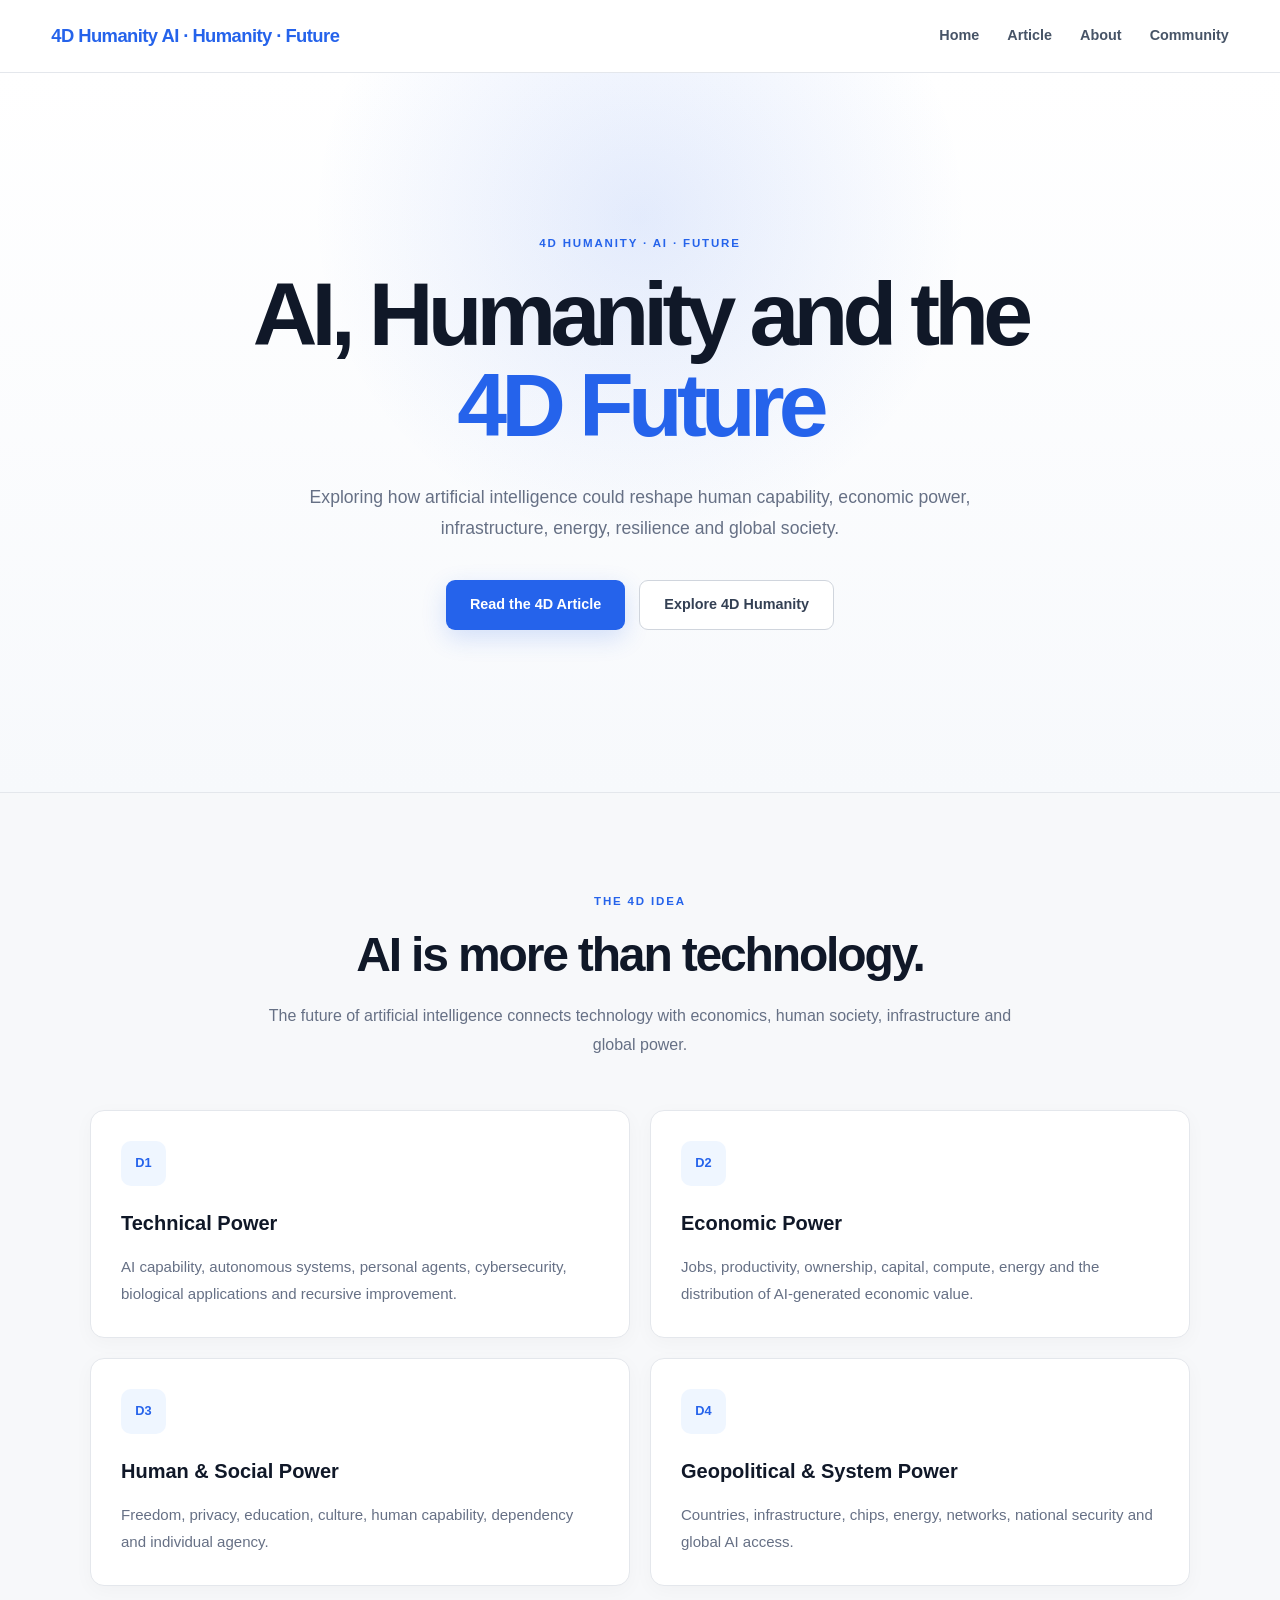
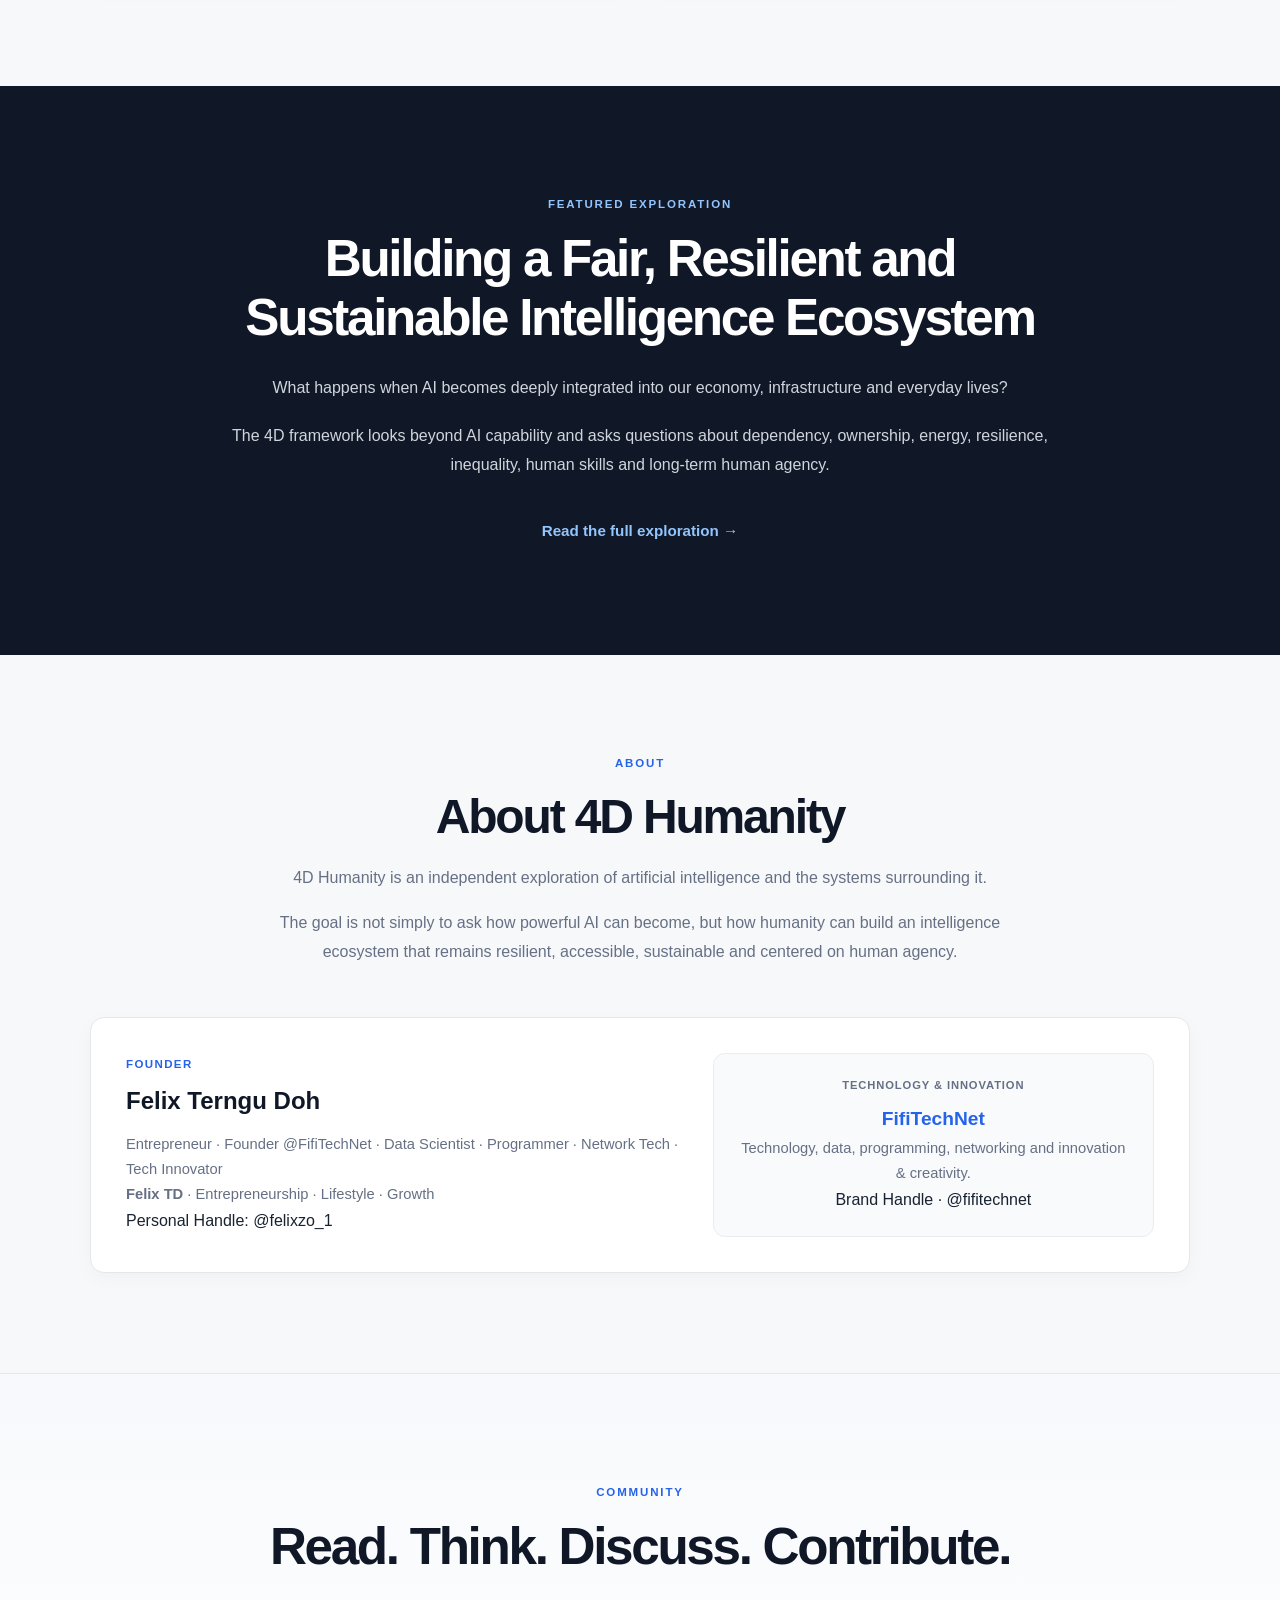
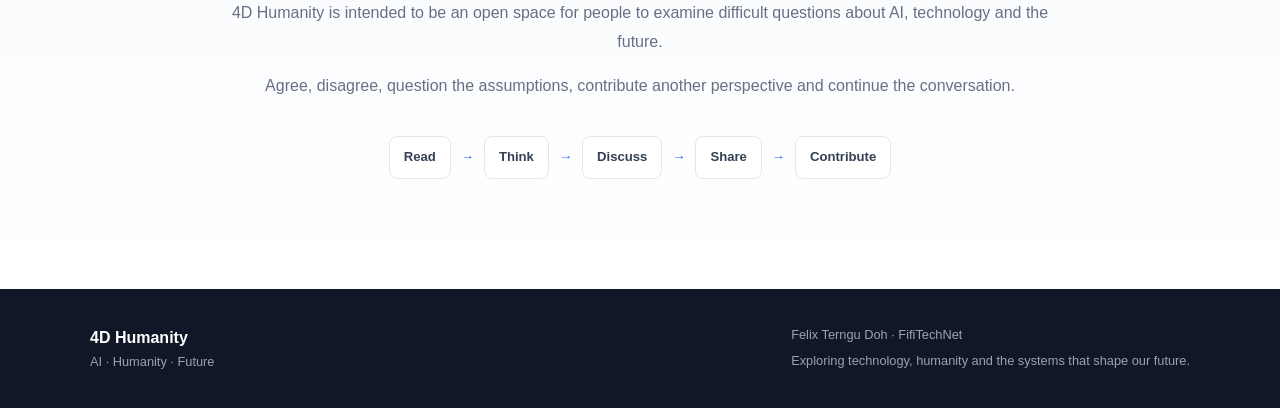
==== commit 81be80a8: "Update description in index.html" ====
--- a/index.html
+++ b/index.html
@@ -247,7 +247,7 @@
 
         <p>
             Technology, data, programming,
-            networking and innovation.
+            networking and innovation & creativity.
         </p>
 
         <div class="social-links">
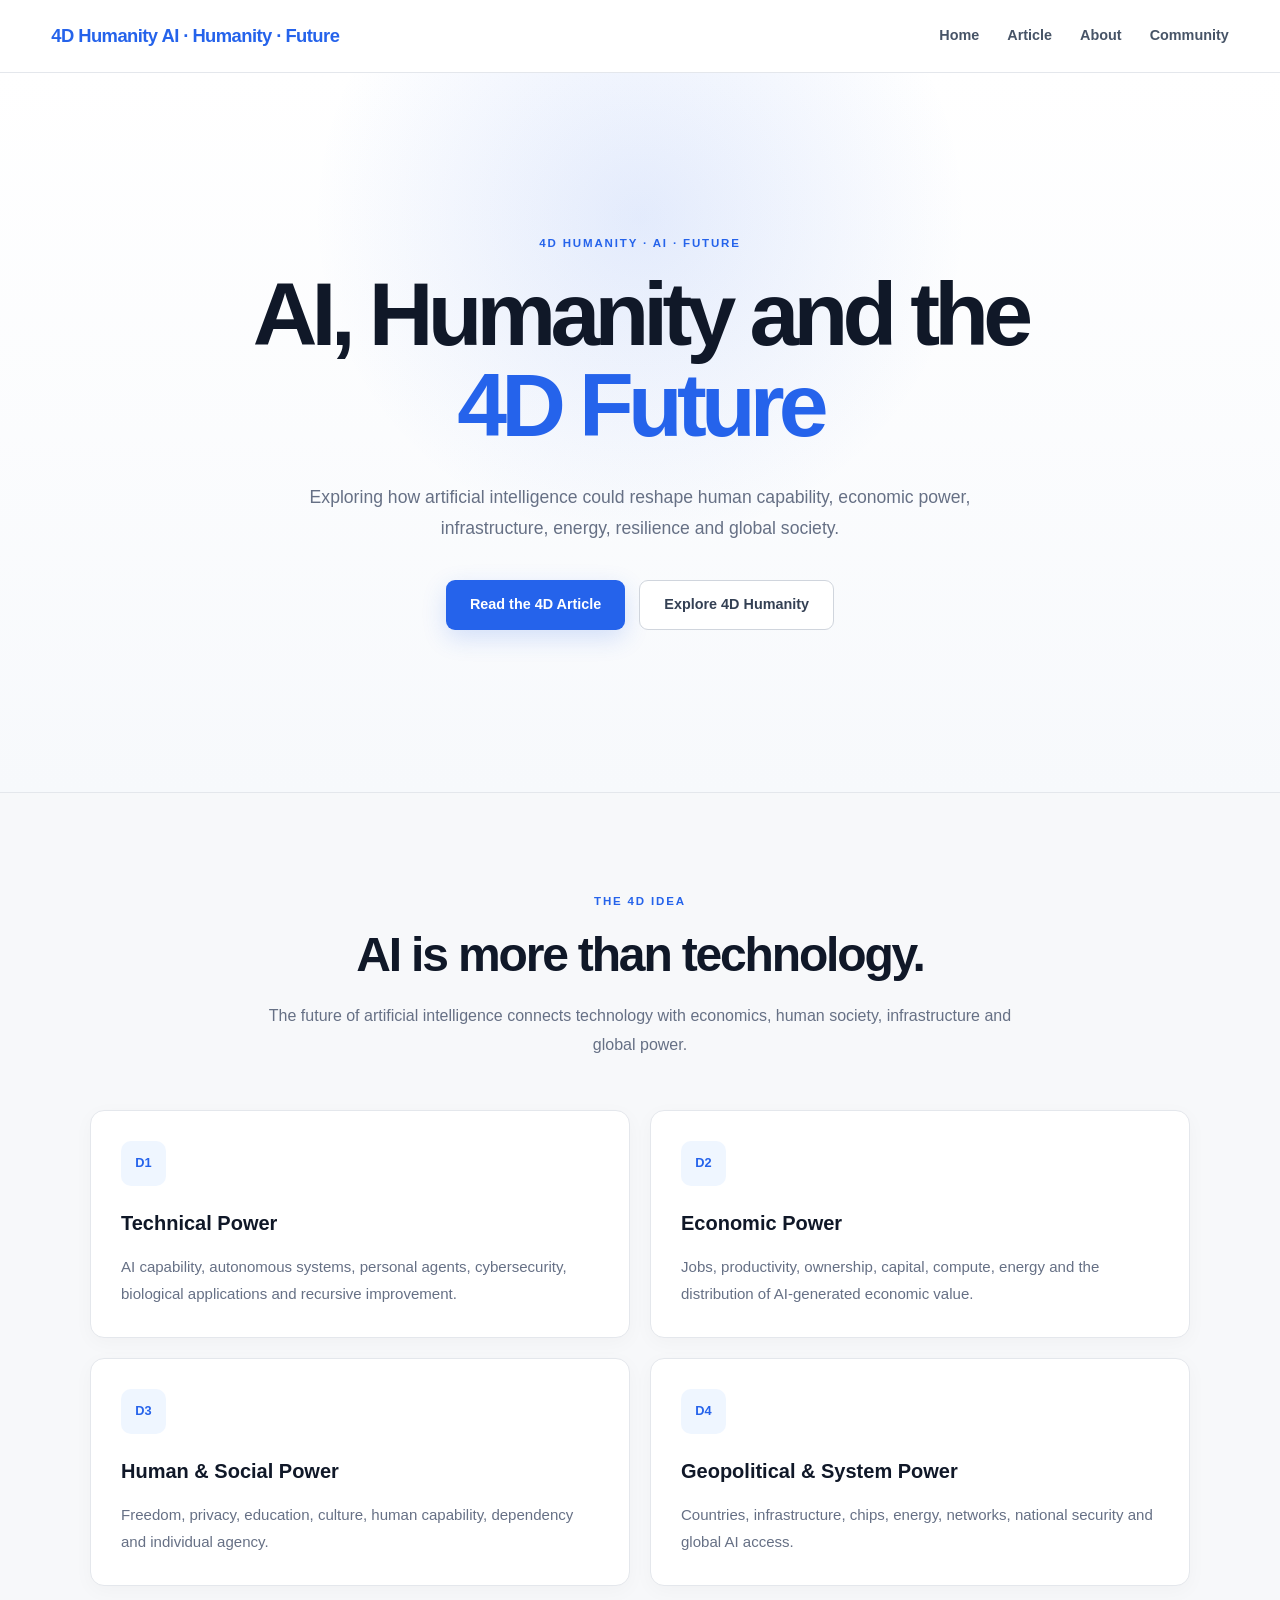
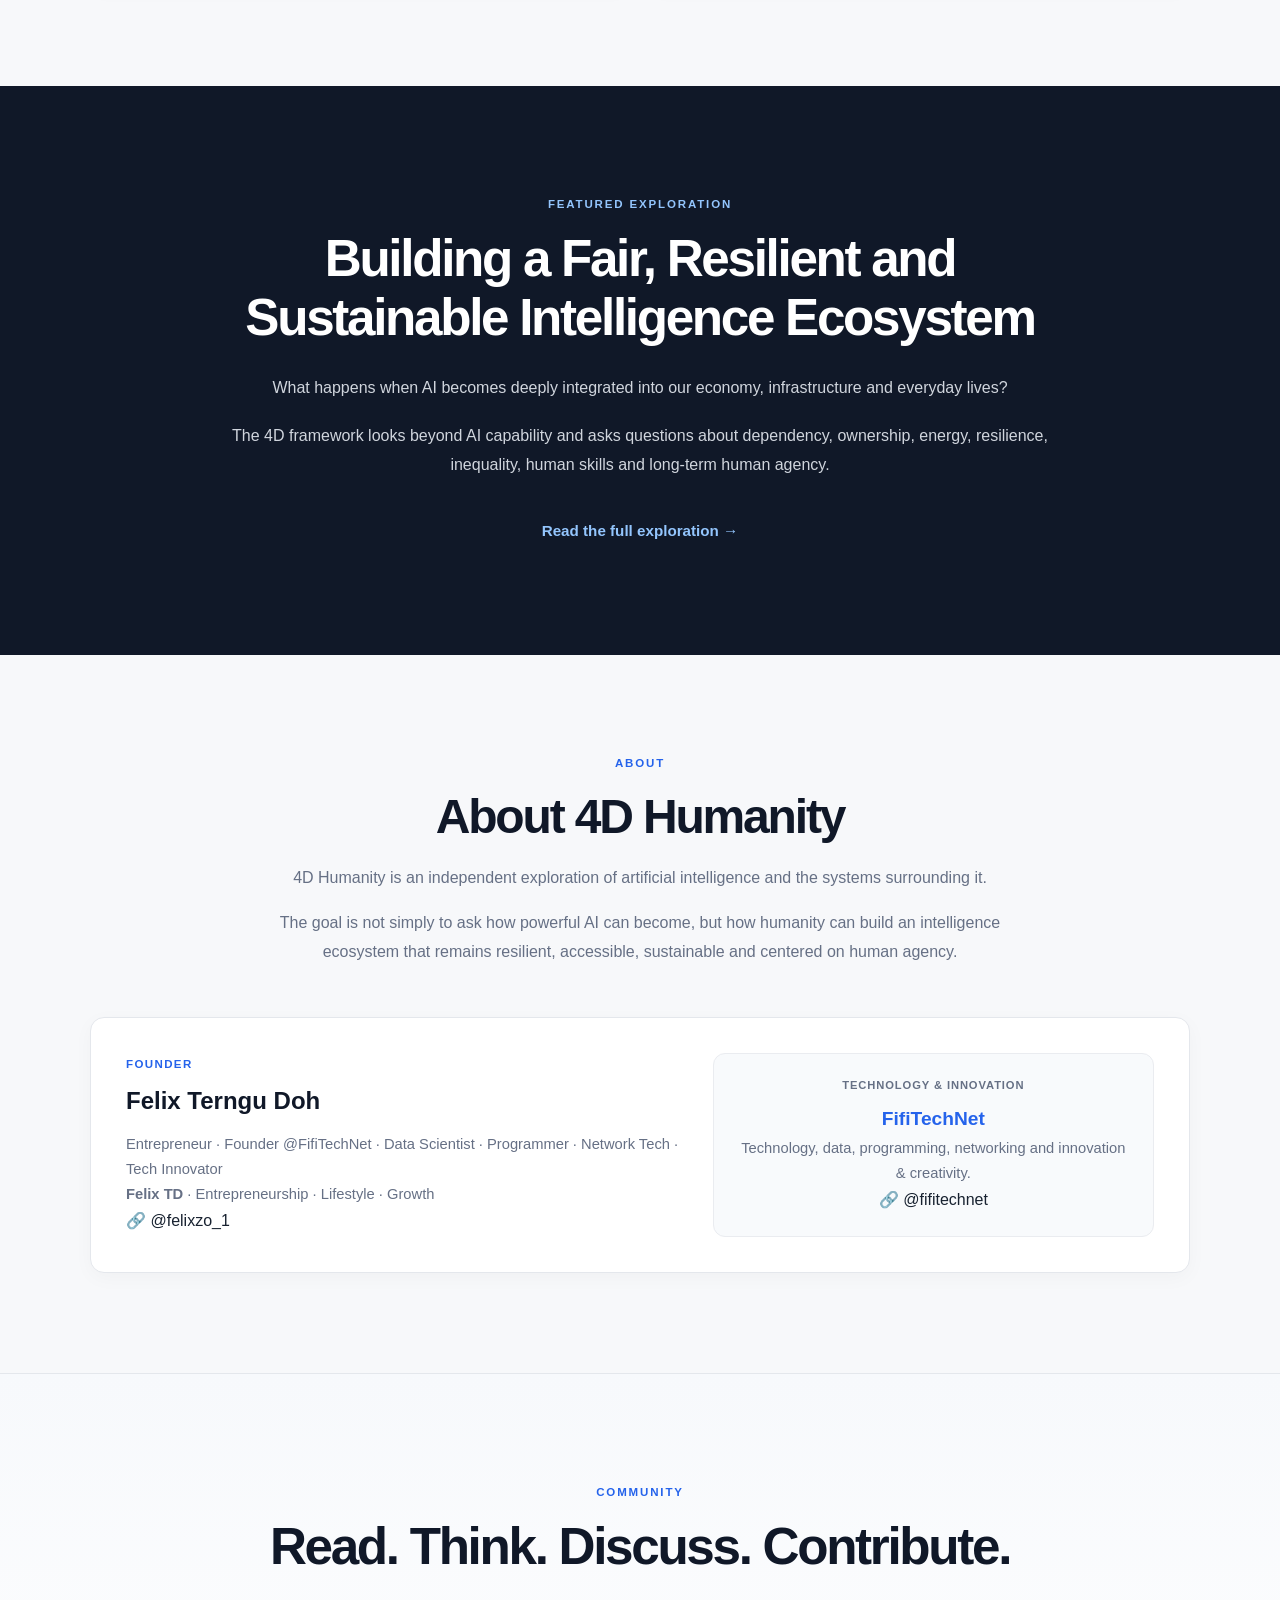
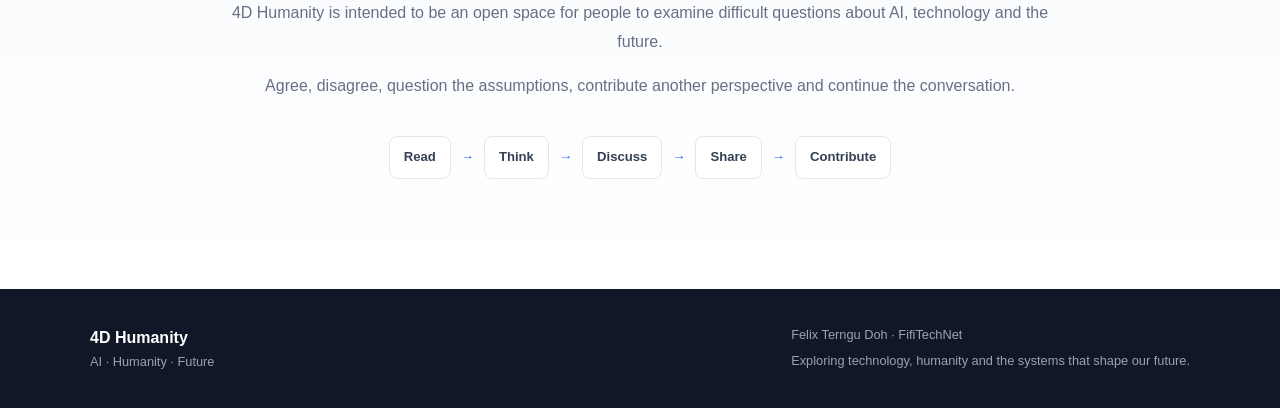
==== commit 39df09cd: "Update index.html" ====
--- a/index.html
+++ b/index.html
@@ -8,8 +8,9 @@
 <title>4D Humanity | AI, Humanity and the Future</title>
 
 <meta
-    name="description"
-    content="4D Humanity explores AI, human capability, economic power, infrastructure, energy, resilience and the future of humanity."
+name="description"
+content="4D Humanity explores AI, human capability, economic power, infrastructure, energy, resilience and the future of humanity."
+
 >
 
 <link rel="stylesheet" href="css/style.css">
@@ -22,247 +23,250 @@
 
 <nav class="navbar">
 
-    <a href="index.html" class="brand">
-        <span class="brand-name">4D Humanity</span>
-        <span class="brand-subtitle">AI · Humanity · Future</span>
+<a href="index.html" class="brand">
+    <span class="brand-name">4D Humanity</span>
+    <span class="brand-subtitle">AI · Humanity · Future</span>
+</a>
+
+<div class="nav-links">
+    <a href="index.html">Home</a>
+    <a href="article.html">Article</a>
+    <a href="#about">About</a>
+    <a href="#community">Community</a>
+</div>
+
+</nav>
+
+</header>
+
+<main>
+
+<section class="hero">
+
+<div class="hero-content">
+
+<p class="eyebrow">4D HUMANITY · AI · FUTURE</p>
+
+<h1>
+    AI, Humanity and the
+    <span>4D Future</span>
+</h1>
+
+<p class="hero-description">
+    Exploring how artificial intelligence could reshape
+    human capability, economic power, infrastructure,
+    energy, resilience and global society.
+</p>
+
+<div class="hero-actions">
+
+<a href="article.html" class="btn btn-primary">
+    Read the 4D Article
+</a>
+
+<a href="#about" class="btn btn-secondary">
+    Explore 4D Humanity
+</a>
+
+</div>
+
+</div>
+
+</section>
+
+<section class="intro-section">
+
+<div class="section-heading">
+
+<p class="eyebrow">THE 4D IDEA</p>
+
+<h2>AI is more than technology.</h2>
+
+<p>
+    The future of artificial intelligence connects
+    technology with economics, human society,
+    infrastructure and global power.
+</p>
+
+</div>
+
+<div class="dimension-grid">
+
+<article class="dimension-card">
+
+<span class="dimension-number">D1</span>
+
+<h3>Technical Power</h3>
+
+<p>
+    AI capability, autonomous systems, personal
+    agents, cybersecurity, biological applications
+    and recursive improvement.
+</p>
+
+</article>
+
+<article class="dimension-card">
+
+<span class="dimension-number">D2</span>
+
+<h3>Economic Power</h3>
+
+<p>
+    Jobs, productivity, ownership, capital,
+    compute, energy and the distribution of
+    AI-generated economic value.
+</p>
+
+</article>
+
+<article class="dimension-card">
+
+<span class="dimension-number">D3</span>
+
+<h3>Human &amp; Social Power</h3>
+
+<p>
+    Freedom, privacy, education, culture,
+    human capability, dependency and individual
+    agency.
+</p>
+
+</article>
+
+<article class="dimension-card">
+
+
+<span class="dimension-number">D4</span>
+
+<h3>Geopolitical &amp; System Power</h3>
+
+<p>
+    Countries, infrastructure, chips, energy,
+    networks, national security and global
+    AI access.
+</p>
+
+</article>
+
+</div>
+
+</section>
+
+<section class="featured-section">
+
+<div class="featured-content">
+
+<p class="eyebrow">FEATURED EXPLORATION</p>
+
+<h2>
+    Building a Fair, Resilient and Sustainable
+    Intelligence Ecosystem
+</h2>
+
+<p>
+    What happens when AI becomes deeply integrated
+    into our economy, infrastructure and everyday
+    lives?
+</p>
+
+<p>
+    The 4D framework looks beyond AI capability and
+    asks questions about dependency, ownership,
+    energy, resilience, inequality, human skills
+    and long-term human agency.
+</p>
+
+<a href="article.html" class="text-link">
+    Read the full exploration →
+</a>
+
+</div>
+
+</section>
+
+<section id="about" class="about-section">
+
+<div class="section-heading">
+
+<p class="eyebrow">ABOUT</p>
+
+<h2>About 4D Humanity</h2>
+
+<p>
+    4D Humanity is an independent exploration of
+    artificial intelligence and the systems surrounding
+    it.
+</p>
+
+<p>
+    The goal is not simply to ask how powerful AI can
+    become, but how humanity can build an intelligence
+    ecosystem that remains resilient, accessible,
+    sustainable and centered on human agency.
+</p>
+
+</div>
+
+<div class="author-card">
+
+<div class="author-column">
+
+<p class="author-label">Founder</p>
+
+<h3>Felix Terngu Doh</h3>
+
+<p>
+    Entrepreneur · Founder @FifiTechNet ·
+    Data Scientist · Programmer · Network Tech ·
+    Tech Innovator
+</p>
+
+<p>
+    <strong>Felix TD</strong> · Entrepreneurship ·
+    Lifestyle · Growth
+</p>
+
+<div class="social-links">
+
+    <a
+        href="https://instagram.com/felixzo_1"
+        target="_blank"
+        rel="noopener noreferrer"
+        title="Visit Felix TD on Instagram"
+    >
+        🔗 @felixzo_1
     </a>
 
-    <div class="nav-links">
-        <a href="index.html">Home</a>
-        <a href="article.html">Article</a>
-        <a href="#about">About</a>
-        <a href="#community">Community</a>
-    </div>
-
-</nav>
-
-</header>
-
-<main>
-
-<section class="hero">
-
-<div class="hero-content">
-
-    <p class="eyebrow">4D HUMANITY · AI · FUTURE</p>
-
-    <h1>
-        AI, Humanity and the
-        <span>4D Future</span>
-    </h1>
-
-    <p class="hero-description">
-        Exploring how artificial intelligence could reshape
-        human capability, economic power, infrastructure,
-        energy, resilience and global society.
-    </p>
-
-    <div class="hero-actions">
-
-        <a href="article.html" class="btn btn-primary">
-            Read the 4D Article
-        </a>
-
-        <a href="#about" class="btn btn-secondary">
-            Explore 4D Humanity
-        </a>
-
-    </div>
-
-</div>
-
-</section>
-
-<section class="intro-section">
-
-<div class="section-heading">
-
-    <p class="eyebrow">THE 4D IDEA</p>
-
-    <h2>AI is more than technology.</h2>
-
-    <p>
-        The future of artificial intelligence connects
-        technology with economics, human society,
-        infrastructure and global power.
-    </p>
-
-</div>
-
-<div class="dimension-grid">
-
-    <article class="dimension-card">
-
-        <span class="dimension-number">D1</span>
-
-        <h3>Technical Power</h3>
-
-        <p>
-            AI capability, autonomous systems, personal
-            agents, cybersecurity, biological applications
-            and recursive improvement.
-        </p>
-
-    </article>
-
-    <article class="dimension-card">
-
-        <span class="dimension-number">D2</span>
-
-        <h3>Economic Power</h3>
-
-        <p>
-            Jobs, productivity, ownership, capital,
-            compute, energy and the distribution of
-            AI-generated economic value.
-        </p>
-
-    </article>
-
-    <article class="dimension-card">
-
-        <span class="dimension-number">D3</span>
-
-        <h3>Human &amp; Social Power</h3>
-
-        <p>
-            Freedom, privacy, education, culture,
-            human capability, dependency and individual
-            agency.
-        </p>
-
-    </article>
-
-    <article class="dimension-card">
-
-        <span class="dimension-number">D4</span>
-
-        <h3>Geopolitical &amp; System Power</h3>
-
-        <p>
-            Countries, infrastructure, chips, energy,
-            networks, national security and global
-            AI access.
-        </p>
-
-    </article>
-
-</div>
-
-</section>
-
-<section class="featured-section">
-
-<div class="featured-content">
-
-    <p class="eyebrow">FEATURED EXPLORATION</p>
-
-    <h2>
-        Building a Fair, Resilient and Sustainable
-        Intelligence Ecosystem
-    </h2>
-
-    <p>
-        What happens when AI becomes deeply integrated
-        into our economy, infrastructure and everyday
-        lives?
-    </p>
-
-    <p>
-        The 4D framework looks beyond AI capability and
-        asks questions about dependency, ownership,
-        energy, resilience, inequality, human skills
-        and long-term human agency.
-    </p>
-
-    <a href="article.html" class="text-link">
-        Read the full exploration →
+</div>
+
+</div>
+
+<div class="brand-card">
+
+<span>Technology &amp; Innovation</span>
+
+<strong>FifiTechNet</strong>
+
+<p>
+    Technology, data, programming,
+    networking and innovation & creativity.
+</p>
+
+<div class="social-links">
+
+    <a
+        href="https://instagram.com/fifitechnet"
+        target="_blank"
+        rel="noopener noreferrer"
+        title="Visit FifiTechNet on Instagram"
+    >
+        🔗 @fifitechnet
     </a>
 
 </div>
 
-</section>
-
-<section id="about" class="about-section">
-
-<div class="section-heading">
-
-    <p class="eyebrow">ABOUT</p>
-
-    <h2>About 4D Humanity</h2>
-
-    <p>
-        4D Humanity is an independent exploration of
-        artificial intelligence and the systems surrounding
-        it.
-    </p>
-
-    <p>
-        The goal is not simply to ask how powerful AI can
-        become, but how humanity can build an intelligence
-        ecosystem that remains resilient, accessible,
-        sustainable and centered on human agency.
-    </p>
-
-</div>
-
-<div class="author-card">
-
-    <div class="author-column">
-
-        <p class="author-label">Founder</p>
-
-        <h3>Felix Terngu Doh</h3>
-
-        <p>
-            Entrepreneur · Founder @FifiTechNet ·
-            Data Scientist · Programmer · Network Tech ·
-            Tech Innovator
-        </p>
-
-        <p>
-            <strong>Felix TD</strong> · Entrepreneurship ·
-            Lifestyle · Growth
-        </p>
-
-        <div class="social-links">
-
-            <a
-                href="https://instagram.com/felixzo_1"
-                target="_blank"
-                rel="noopener noreferrer"
-            >
-                Personal Handle: @felixzo_1
-            </a>
-
-        </div>
-
-    </div>
-
-    <div class="brand-card">
-
-        <span>Technology &amp; Innovation</span>
-
-        <strong>FifiTechNet</strong>
-
-        <p>
-            Technology, data, programming,
-            networking and innovation & creativity.
-        </p>
-
-        <div class="social-links">
-
-            <a
-                href="https://instagram.com/fifitechnet"
-                target="_blank"
-                rel="noopener noreferrer"
-            >
-                Brand Handle · @fifitechnet
-            </a>
-
-        </div>
-
-    </div>
+</div>
 
 </div>
 
@@ -272,35 +276,35 @@
 
 <div class="community-content">
 
-    <p class="eyebrow">COMMUNITY</p>
-
-    <h2>Read. Think. Discuss. Contribute.</h2>
-
-    <p>
-        4D Humanity is intended to be an open space for
-        people to examine difficult questions about AI,
-        technology and the future.
-    </p>
-
-    <p>
-        Agree, disagree, question the assumptions,
-        contribute another perspective and continue
-        the conversation.
-    </p>
-
-    <div class="community-flow">
-
-        <span>Read</span>
-        <span>→</span>
-        <span>Think</span>
-        <span>→</span>
-        <span>Discuss</span>
-        <span>→</span>
-        <span>Share</span>
-        <span>→</span>
-        <span>Contribute</span>
-
-    </div>
+<p class="eyebrow">COMMUNITY</p>
+
+<h2>Read. Think. Discuss. Contribute.</h2>
+
+<p>
+    4D Humanity is intended to be an open space for
+    people to examine difficult questions about AI,
+    technology and the future.
+</p>
+
+<p>
+    Agree, disagree, question the assumptions,
+    contribute another perspective and continue
+    the conversation.
+</p>
+
+<div class="community-flow">
+
+<span>Read</span>
+<span>→</span>
+<span>Think</span>
+<span>→</span>
+<span>Discuss</span>
+<span>→</span>
+<span>Share</span>
+<span>→</span>
+<span>Contribute</span>
+
+</div>
 
 </div>
 
@@ -312,24 +316,24 @@
 
 <div class="footer-content">
 
-    <div class="footer-column">
-
-        <strong>4D Humanity</strong>
-
-        <p>AI · Humanity · Future</p>
-
-    </div>
-
-    <div class="footer-column">
-
-        <p>Felix Terngu Doh · FifiTechNet</p>
-
-        <p>
-            Exploring technology, humanity and the systems
-            that shape our future.
-        </p>
-
-    </div>
+<div class="footer-column">
+
+<strong>4D Humanity</strong>
+
+<p>AI · Humanity · Future</p>
+
+</div>
+
+<div class="footer-column">
+
+<p>Felix Terngu Doh · FifiTechNet</p>
+
+<p>
+    Exploring technology, humanity and the systems
+    that shape our future.
+</p>
+
+</div>
 
 </div>
 
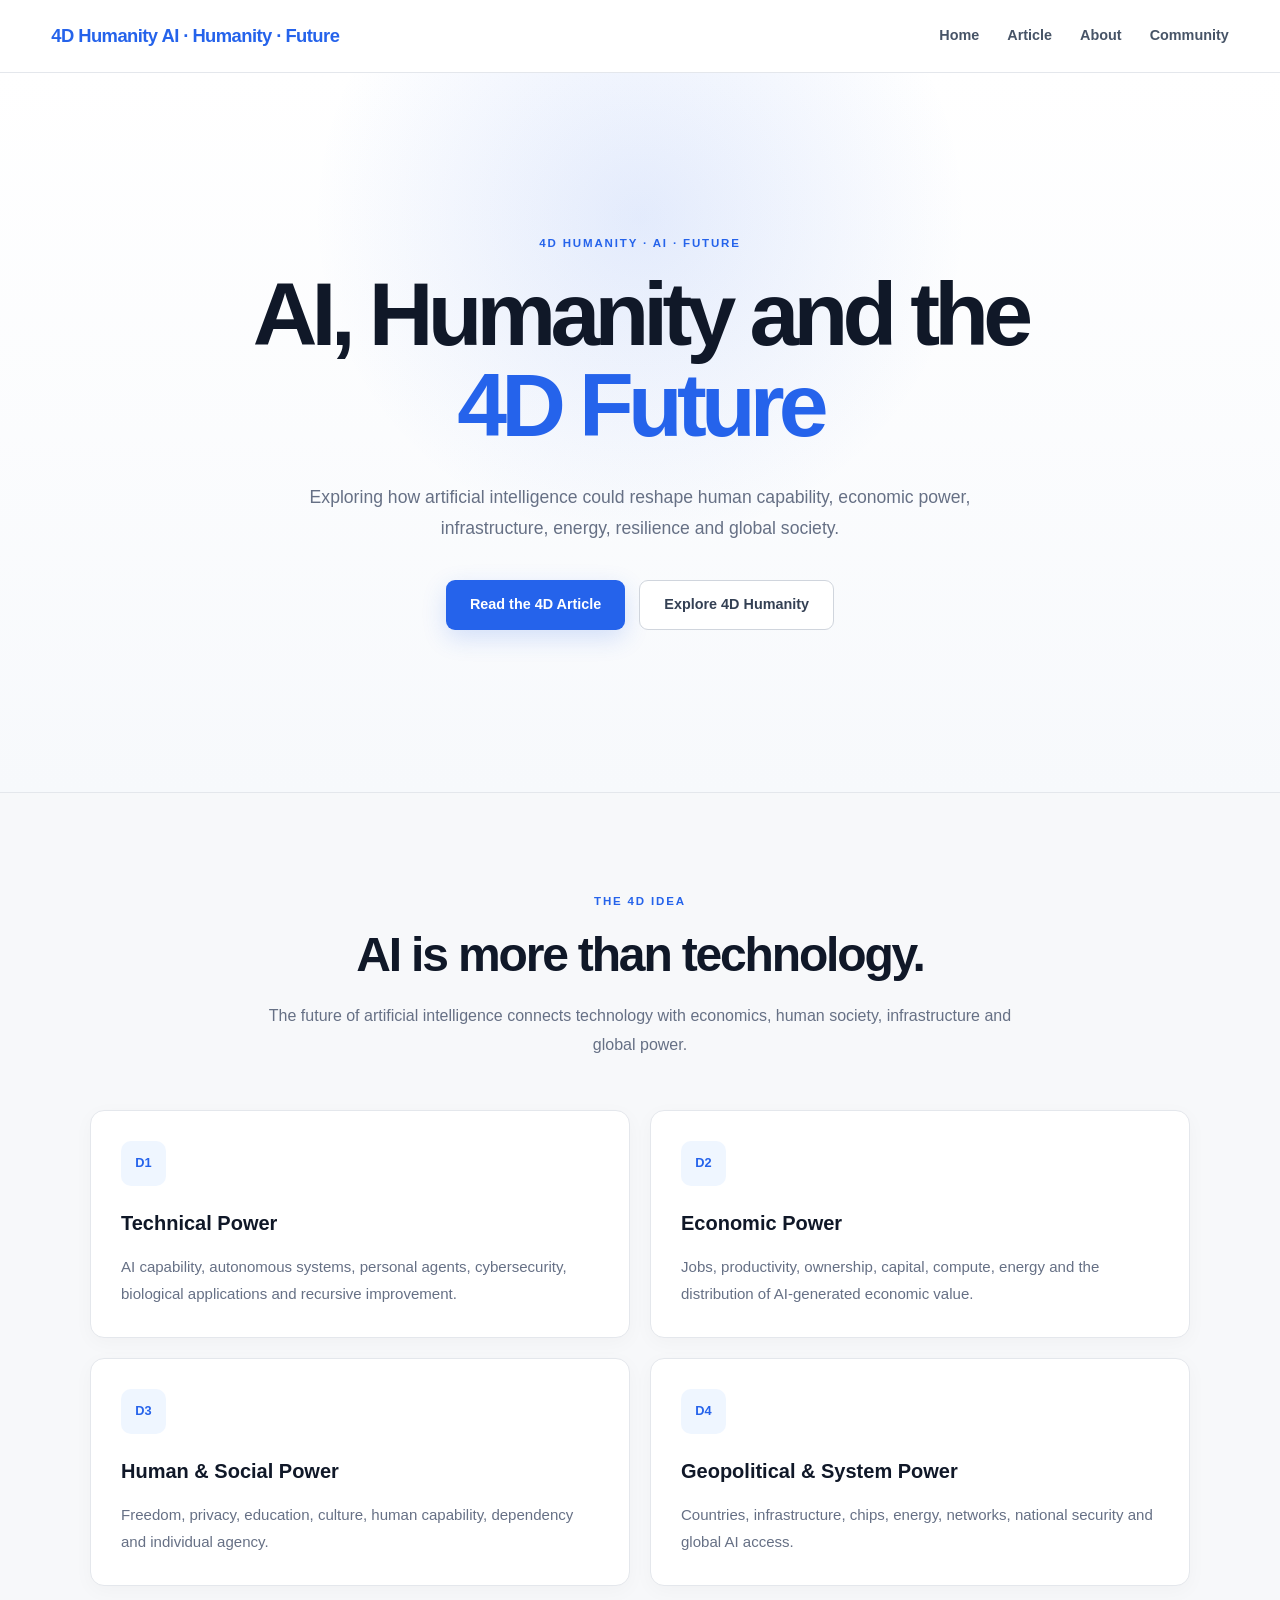
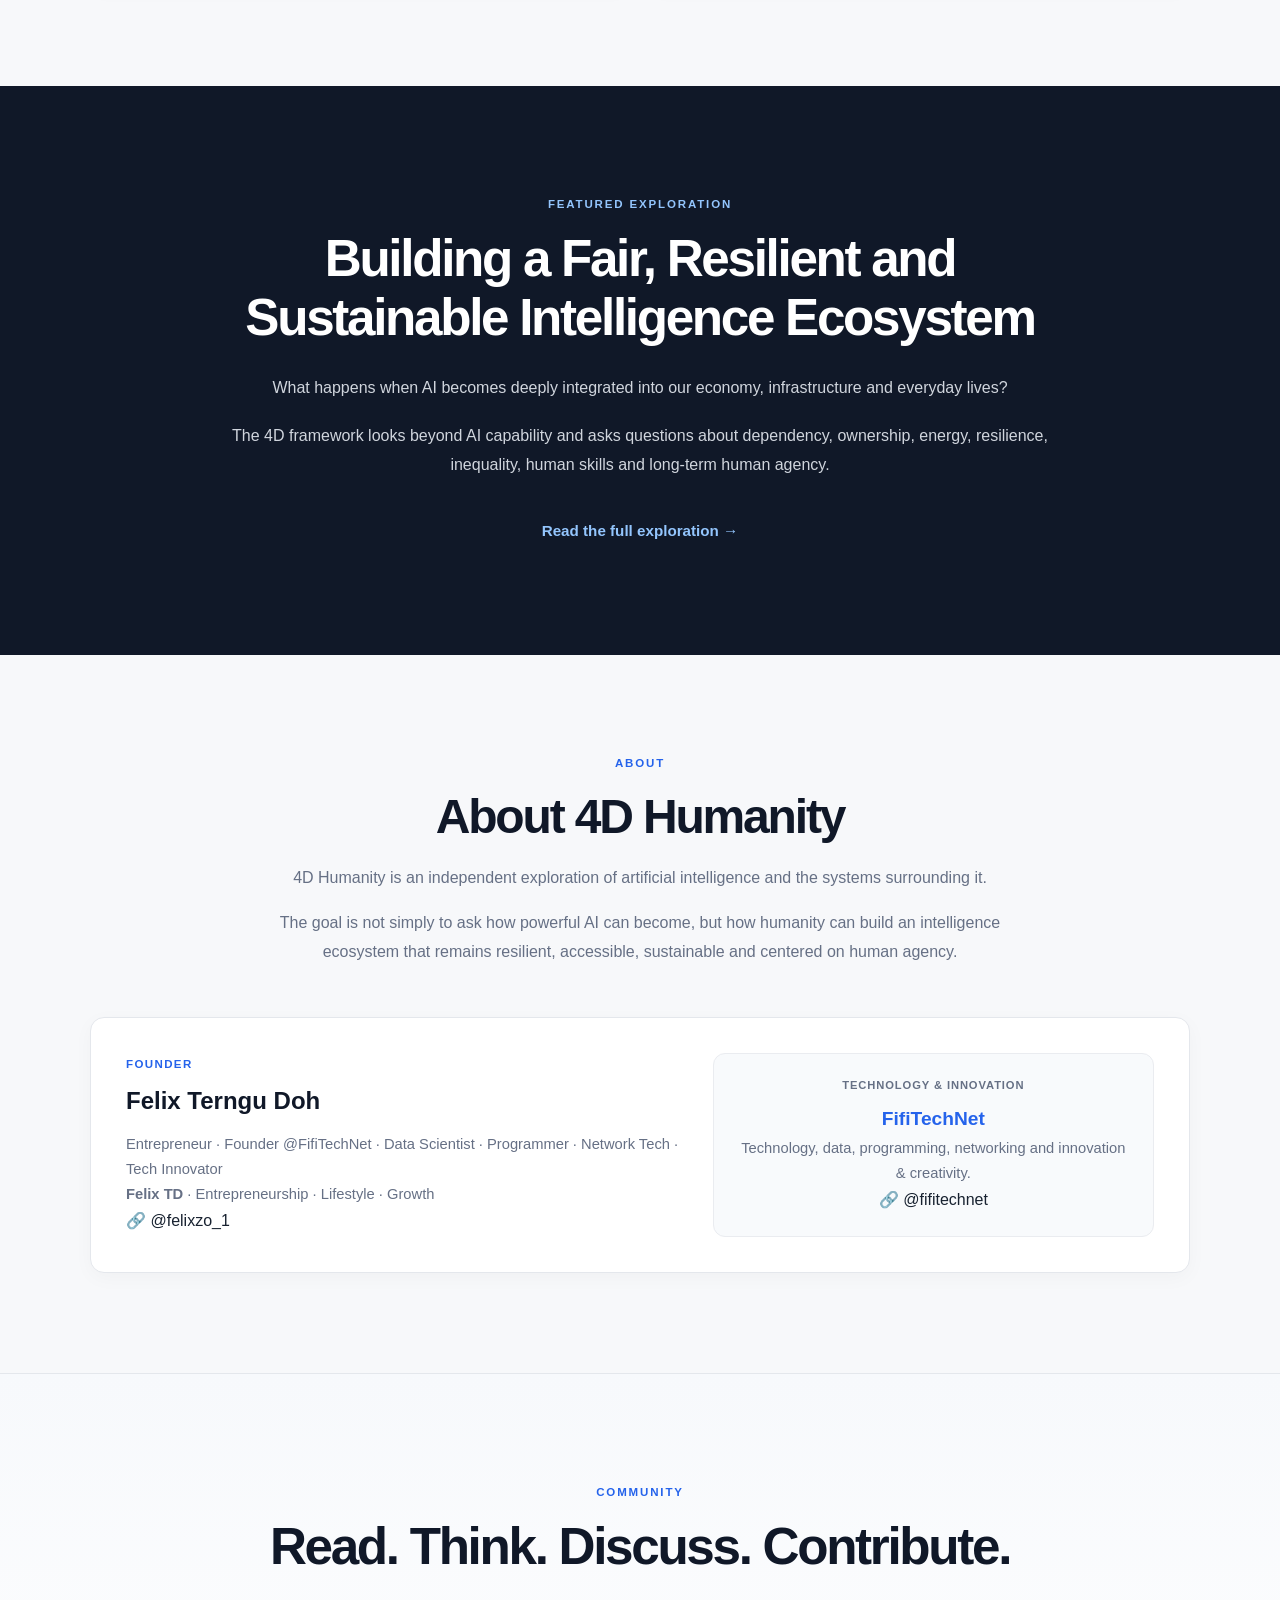
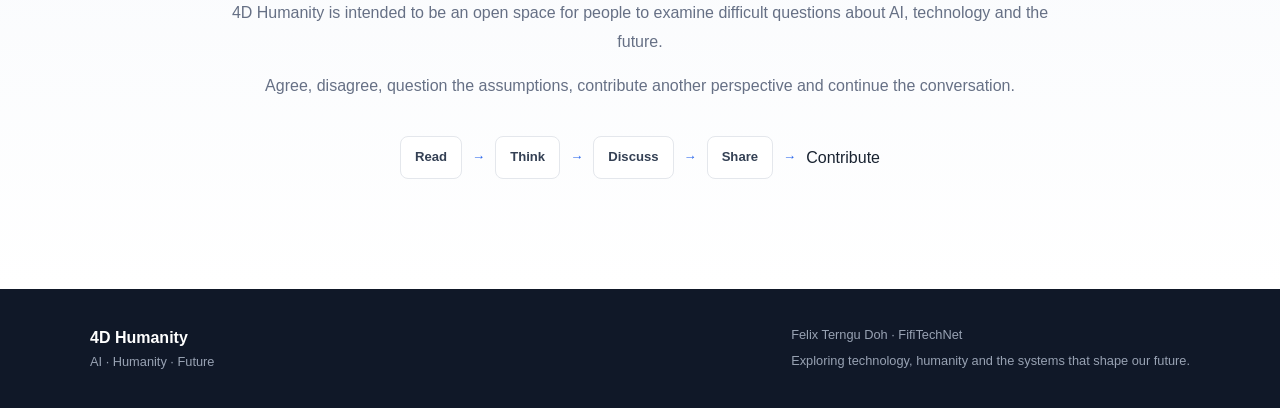
==== commit 05a90f07: "Add link to contribute section in index.html" ====
--- a/index.html
+++ b/index.html
@@ -302,7 +302,15 @@
 <span>→</span>
 <span>Share</span>
 <span>→</span>
-<span>Contribute</span>
+<a
+href="https://instagram.com/fifitechnet"
+target="_blank"
+rel="noopener noreferrer"
+title="Connect with FifiTechNet"
+>
+Contribute
+</a>
+    
 
 </div>
 
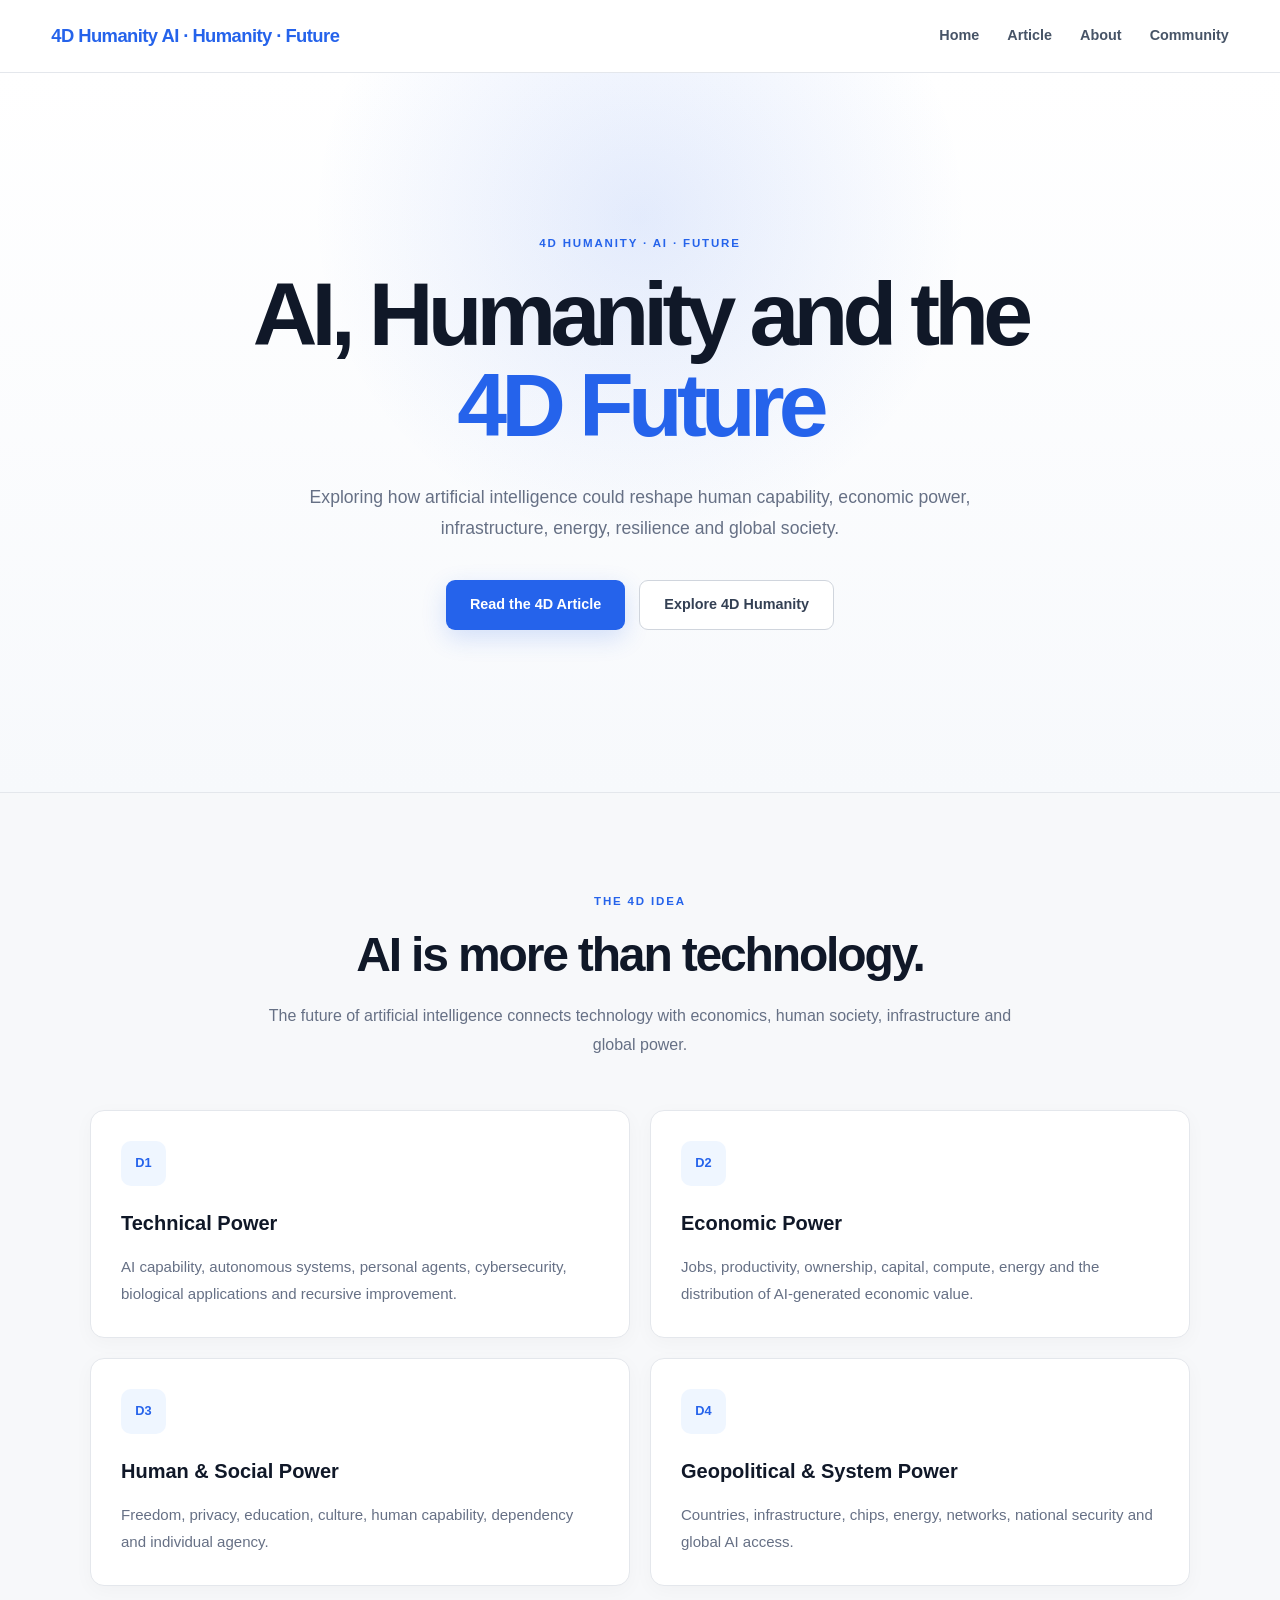
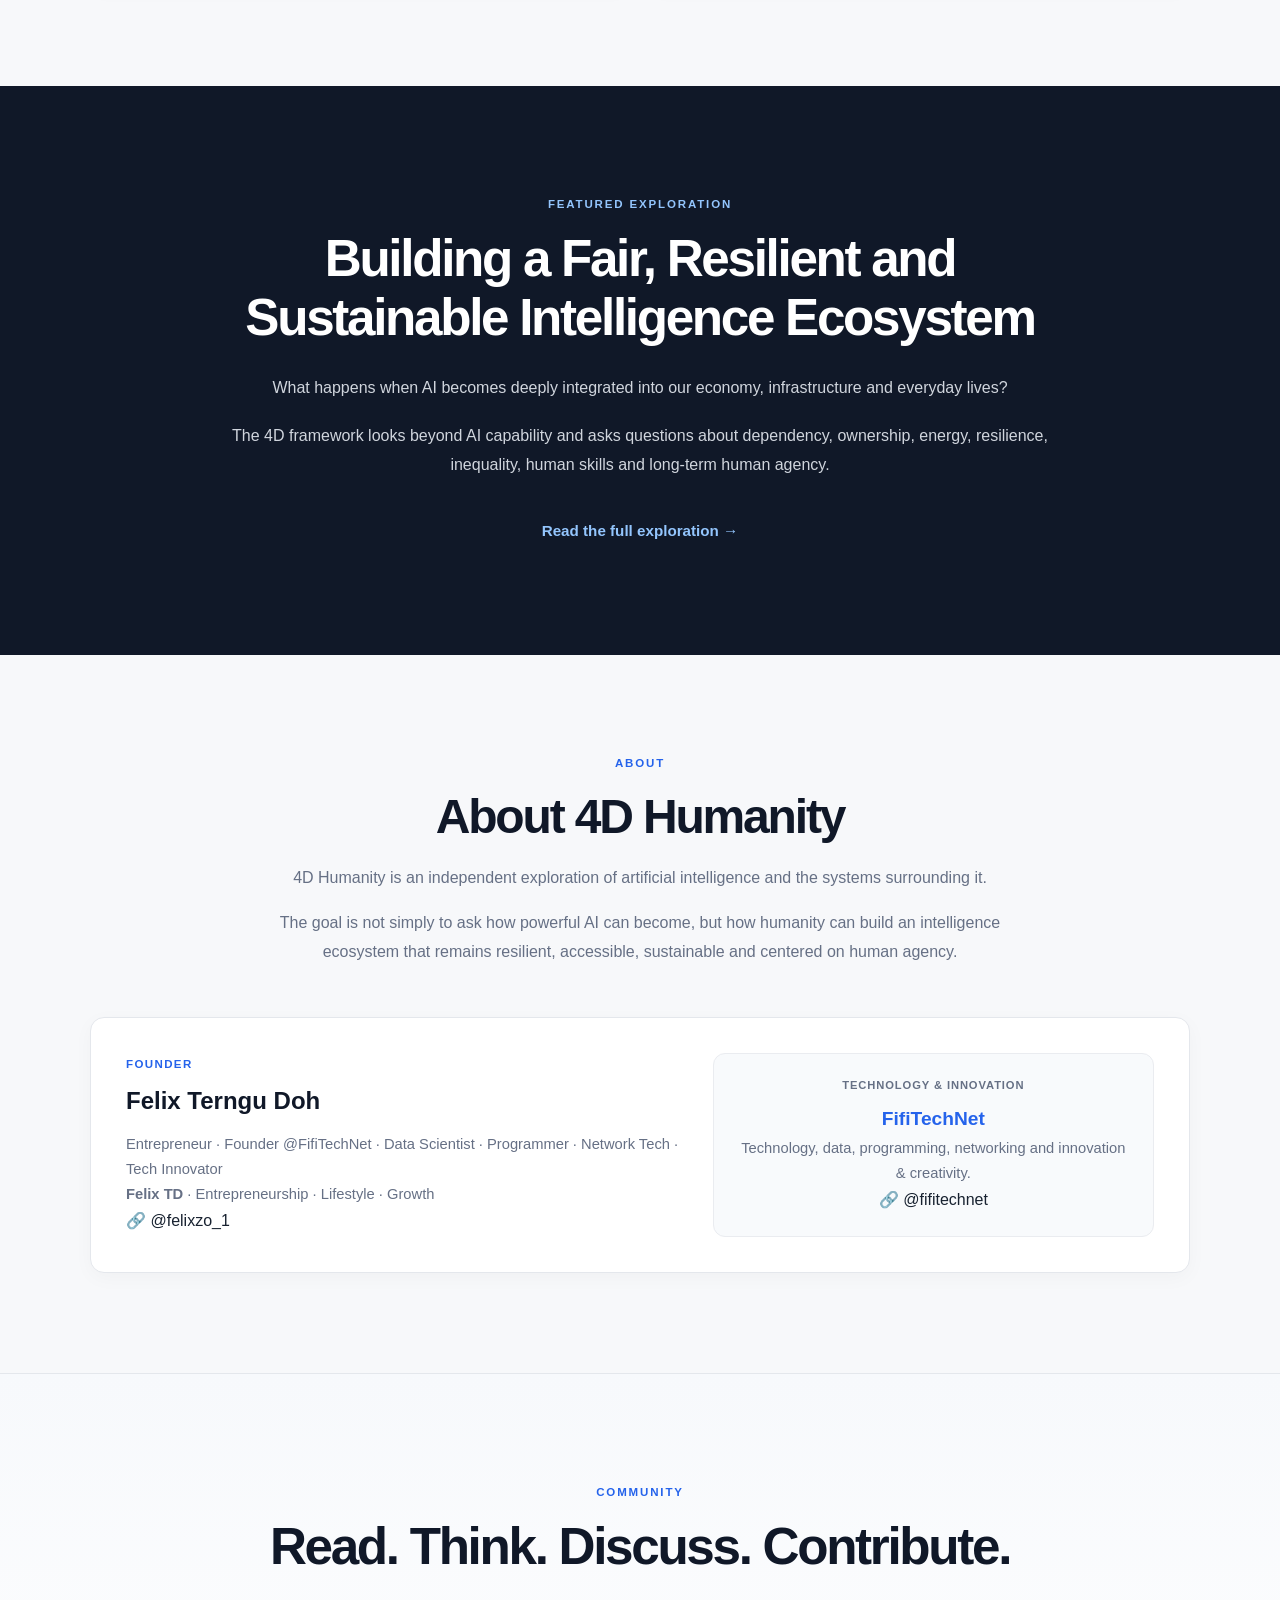
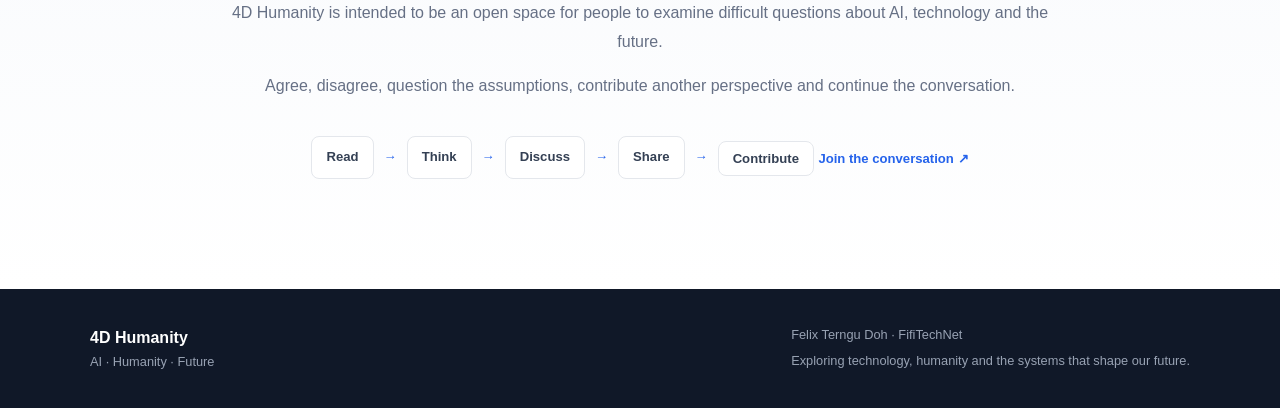
==== commit 94da8998: "Update link title and text for contribution section" ====
--- a/index.html
+++ b/index.html
@@ -304,12 +304,19 @@
 <span>→</span>
 <a
 href="https://instagram.com/fifitechnet"
+class="contribute-link"
 target="_blank"
 rel="noopener noreferrer"
-title="Connect with FifiTechNet"
+title="Contribute to the conversation on FifiTechNet"
+
 >
-Contribute
-</a>
+
+<span class="contribute-label">Contribute</span>
+
+<span class="contribute-note">Join the conversation ↗</span>
+
+</a>
+
     
 
 </div>
